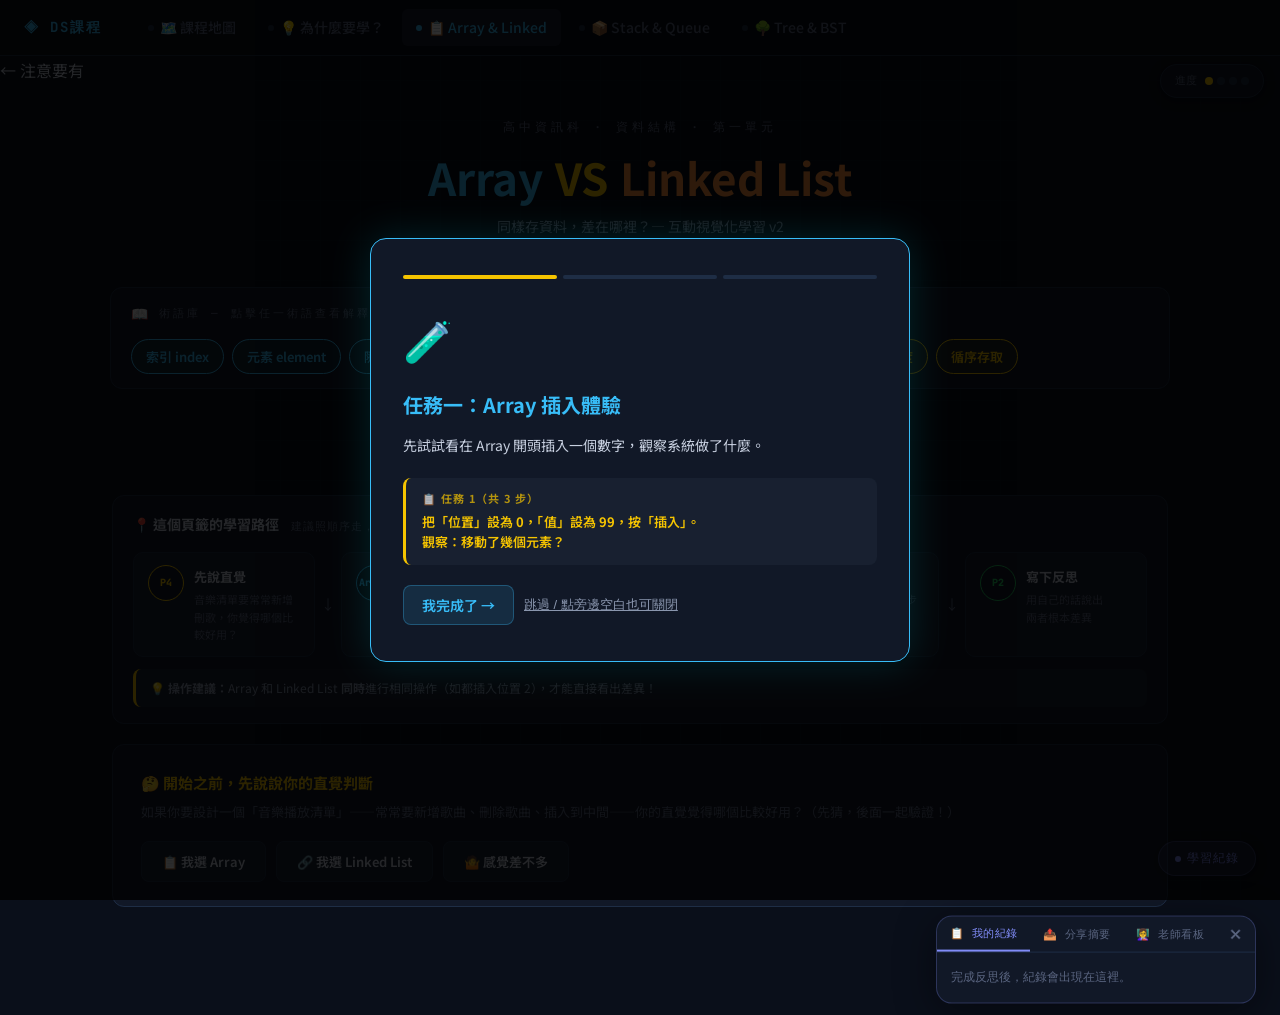
==== pages/array-linked.html @ 577d6a86 "Add reminder about closing script tag Append an inline developer note in pages/array-linked.html nex" ====
<!DOCTYPE html>
<html lang="zh-TW">
<head>
<meta charset="UTF-8">
<meta name="viewport" content="width=device-width, initial-scale=1.0">
<title>Array vs Linked List — DS課程</title>
<link rel="stylesheet" href="../shared/style.css">
<style>
  .arr-cell { width:56px;height:56px;border-radius:6px;border:2px solid var(--array-color);display:flex;flex-direction:column;align-items:center;justify-content:center;font-family:var(--font-mono);position:relative;transition:all 0.3s;background:rgba(0,229,255,0.07);cursor:default; }
  .arr-cell .val { font-size:18px;font-weight:700;color:var(--array-color); }
  .arr-cell .idx { font-size:9px;color:var(--text-dim);margin-top:2px; }
  .arr-cell.highlight { background:var(--array-glow);box-shadow:0 0 16px var(--array-color);animation:pulse-arr 0.6s ease; }
  .arr-cell.inserting { border-color:var(--green);background:rgba(57,255,130,0.15);box-shadow:0 0 16px var(--green); }
  .arr-cell.deleting  { border-color:var(--red);background:rgba(255,68,102,0.15);animation:shake 0.4s ease; }
  .arr-cell.shifting  { border-color:var(--yellow);background:rgba(255,214,0,0.1); }
  .arr-cell.empty-slot{ border-style:dashed;opacity:0.3;background:transparent; }
  .ll-container{display:flex;align-items:center;flex-wrap:wrap;gap:0;}
  .ll-node{display:flex;align-items:center;gap:0;}
  .node-box{display:flex;border-radius:8px;border:2px solid var(--linked-color);background:rgba(255,107,53,0.07);transition:all 0.3s;min-width:52px;}
  .node-data{width:48px;height:52px;display:flex;flex-direction:column;align-items:center;justify-content:center;font-family:var(--font-mono);border-right:1px solid var(--linked-color);}
  .node-data .val{font-size:17px;font-weight:700;color:var(--linked-color);}
  .node-ptr{display:none;}
  .arrow-connector{
    width:36px;height:3px;background:var(--linked-color);
    position:relative;flex-shrink:0;align-self:center;
    margin:0 2px;
  }
  .arrow-connector::after{
    content:'';position:absolute;right:-7px;top:-5px;
    border:6px solid transparent;
    border-left-color:var(--linked-color);
  }
  .null-end{font-family:var(--font-mono);font-size:12px;color:var(--text-dim);padding:0 8px;border:1px dashed var(--border);border-radius:4px;height:30px;display:flex;align-items:center;}
  .node-box.highlight{border-color:var(--array-color);box-shadow:0 0 16px var(--array-color);}
  .node-box.inserting{border-color:var(--green);box-shadow:0 0 16px var(--green);}
  .node-box.deleting{border-color:var(--red);box-shadow:0 0 16px var(--red);animation:shake 0.4s;}
  .dz-chip.arr-chip{background:var(--array-glow);color:var(--array-color);border:1px solid var(--array-color);}
  .dz-chip.lnk-chip{background:var(--linked-glow);color:var(--linked-color);border:1px solid var(--linked-color);}
  .page-title .vs{color:var(--yellow);margin:0 12px;}
  .page-title .arr{color:var(--array-color);}
  .page-title .lnk{color:var(--linked-color);}

  /* ── P3 鷹架理論 Onboarding ── Wood, Bruner & Ross (1976) */
  .onboard-overlay{position:fixed;inset:0;z-index:200;background:rgba(0,0,0,0.82);display:flex;align-items:center;justify-content:center;padding:20px;animation:slideIn 0.4s ease;}
  .onboard-box{background:var(--surface);border-radius:16px;border:1px solid var(--array-color);box-shadow:0 0 40px rgba(0,229,255,0.15);max-width:540px;width:100%;padding:36px 32px;}
  .onboard-step-indicator{display:flex;gap:6px;margin-bottom:24px;}
  .onboard-pip{height:4px;border-radius:2px;flex:1;background:var(--border);transition:background 0.3s;}
  .onboard-pip.done{background:var(--array-color);}
  .onboard-pip.active{background:var(--yellow);}
  .onboard-icon{font-size:40px;margin-bottom:12px;}
  .onboard-title{font-size:20px;font-weight:700;color:var(--array-color);margin-bottom:10px;}
  .onboard-body{font-size:14px;color:var(--text);line-height:1.8;margin-bottom:20px;}
  .onboard-task{background:var(--surface2);border-radius:8px;border-left:3px solid var(--yellow);padding:12px 16px;font-size:13px;color:var(--yellow);font-weight:600;margin-bottom:20px;line-height:1.6;}
  .onboard-task strong{display:block;font-size:11px;letter-spacing:1px;opacity:0.7;margin-bottom:4px;}
  .onboard-skip{font-size:12px;color:var(--text-dim);background:none;border:none;cursor:pointer;text-decoration:underline;}

  /* ── P1 有益困難 預測框 ── Bjork (1994) */
  .predict-box{background:var(--surface2);border-radius:8px;border:1px solid var(--yellow);padding:12px 16px;margin-bottom:12px;display:flex;align-items:center;gap:12px;flex-wrap:wrap;}
  .predict-label{font-size:12px;color:var(--yellow);font-weight:700;flex-shrink:0;}
  .predict-input{width:60px;padding:6px 10px;border-radius:6px;border:1px solid var(--yellow);background:var(--bg);color:var(--yellow);font-family:var(--font-mono);font-size:14px;font-weight:700;text-align:center;}
  .predict-input:focus{outline:none;box-shadow:0 0 8px rgba(255,214,0,0.4);}
  .predict-hint{font-size:11px;color:var(--text-dim);}
  .predict-result{margin-top:8px;font-size:12px;padding:6px 12px;border-radius:6px;font-family:var(--font-mono);display:none;}
  .predict-result.hit{background:rgba(57,255,130,0.1);color:var(--green);border:1px solid var(--green);}
  .predict-result.miss{background:rgba(255,68,102,0.1);color:#ff8099;border:1px solid var(--red);}

  /* ── P4 概念轉變理論 前概念提問 ── Posner et al. (1982) */
  .prior-banner{background:var(--surface);border-radius:12px;border:1px solid var(--border);padding:24px 28px;margin-bottom:28px;animation:slideIn 0.4s ease;}
  .prior-banner.hidden{display:none;}
  .prior-q{font-size:15px;font-weight:700;color:var(--yellow);margin-bottom:6px;}
  .prior-sub{font-size:13px;color:var(--text-dim);margin-bottom:18px;line-height:1.6;}
  .prior-choices{display:flex;gap:10px;flex-wrap:wrap;}
  .prior-btn{padding:10px 20px;border-radius:8px;border:1.5px solid var(--border);background:var(--surface2);color:var(--text);cursor:pointer;font-size:13px;font-weight:600;transition:all 0.2s;font-family:var(--font-ui);}
  .prior-btn:hover{border-color:var(--yellow);color:var(--yellow);}
  .prior-btn.chosen-array{border-color:var(--array-color);background:var(--array-glow);color:var(--array-color);}
  .prior-btn.chosen-linked{border-color:var(--linked-color);background:var(--linked-glow);color:var(--linked-color);}
  .prior-btn.chosen-same{border-color:var(--yellow);background:rgba(255,214,0,0.08);color:var(--yellow);}
  .prior-review{background:var(--surface2);border-radius:10px;border:1px solid var(--yellow);padding:18px 20px;margin-top:20px;animation:slideIn 0.4s ease;display:none;}
  .prior-review h4{color:var(--yellow);font-size:14px;margin-bottom:10px;}
  .prior-compare{display:grid;grid-template-columns:1fr 1fr;gap:12px;}
  @media(max-width:500px){.prior-compare{grid-template-columns:1fr;}}
  .prior-col{background:var(--surface);border-radius:8px;padding:12px 14px;}
  .prior-col-label{font-size:10px;letter-spacing:2px;color:var(--text-dim);font-family:var(--font-mono);margin-bottom:6px;}
  .prior-col-val{font-size:13px;font-weight:600;}

  /* ── P2 後設認知 反思問答框 ── Flavell (1979); Zimmerman (2002) */
  .reflect-box{margin-top:28px;background:var(--surface);border-radius:12px;border:1px solid var(--border);overflow:hidden;}
  .reflect-header{padding:14px 18px;background:var(--surface2);border-bottom:1px solid var(--border);display:flex;align-items:center;gap:8px;}
  .reflect-header-icon{font-size:16px;}
  .reflect-header-text{font-size:13px;font-weight:700;color:var(--text-dim);letter-spacing:1px;}
  .reflect-header-badge{font-family:var(--font-mono);font-size:10px;padding:2px 8px;border-radius:10px;background:rgba(255,214,0,0.1);color:var(--yellow);border:1px solid rgba(255,214,0,0.3);}
  .reflect-body{padding:18px;}
  .reflect-q{font-size:14px;color:var(--text);margin-bottom:12px;line-height:1.7;font-weight:600;}
  .reflect-textarea{width:100%;min-height:72px;padding:10px 14px;border-radius:8px;border:1px solid var(--border);background:var(--surface2);color:var(--text);font-family:var(--font-ui);font-size:13px;line-height:1.6;resize:vertical;transition:border-color 0.2s;}
  .reflect-textarea:focus{outline:none;border-color:var(--yellow);}
  .reflect-submit{margin-top:10px;padding:8px 20px;border-radius:6px;border:1px solid var(--yellow);background:rgba(255,214,0,0.08);color:var(--yellow);cursor:pointer;font-size:13px;font-weight:600;font-family:var(--font-ui);transition:all 0.2s;}
  .reflect-submit:hover{background:rgba(255,214,0,0.18);}
  .reflect-answer{margin-top:14px;background:var(--surface2);border-radius:8px;border-left:3px solid var(--green);padding:12px 16px;display:none;animation:slideIn 0.3s ease;}
  .reflect-answer-label{font-size:10px;letter-spacing:2px;color:var(--green);font-family:var(--font-mono);margin-bottom:6px;}
  .reflect-answer-text{font-size:13px;color:var(--text);line-height:1.7;}
  .reflect-self-rate{margin-top:14px;display:none;animation:slideIn 0.3s ease;}
  .reflect-rate-label{font-size:12px;color:var(--text-dim);margin-bottom:8px;}
  .rate-btns{display:flex;gap:8px;}
  .rate-btn{flex:1;padding:8px 4px;border-radius:6px;border:1px solid var(--border);background:var(--surface2);color:var(--text-dim);cursor:pointer;font-size:12px;font-family:var(--font-ui);transition:all 0.2s;text-align:center;}
  .rate-btn:hover{border-color:var(--yellow);color:var(--yellow);}
  .rate-btn.selected{font-weight:700;}
  .rate-btn[data-r="1"].selected{border-color:var(--red);background:rgba(255,68,102,0.1);color:#ff8099;}
  .rate-btn[data-r="2"].selected{border-color:var(--yellow);background:rgba(255,214,0,0.1);color:var(--yellow);}
  .rate-btn[data-r="3"].selected{border-color:var(--green);background:rgba(57,255,130,0.1);color:var(--green);}
  .reflect-done-msg{margin-top:10px;font-size:12px;color:var(--green);display:none;font-family:var(--font-mono);}

  /* ── 進度追蹤膠囊 ── Deci & Ryan (2000) 能力感 */
  .progress-pill{position:fixed;top:64px;right:16px;z-index:50;background:var(--surface);border:1px solid var(--border);border-radius:20px;padding:6px 14px;display:flex;align-items:center;gap:8px;font-size:11px;color:var(--text-dim);font-family:var(--font-mono);box-shadow:0 2px 12px rgba(0,0,0,0.3);}
  .pill-dots{display:flex;gap:4px;}
  .pill-dot{width:8px;height:8px;border-radius:50%;background:var(--border);transition:background 0.4s;}
  .pill-dot.done{background:var(--green);box-shadow:0 0 6px var(--green);}
  .pill-dot.active{background:var(--yellow);}

  /* ════════════════════════════════════════
     Word Bank 術語庫
     ════════════════════════════════════════ */
  .wordbank-bar {
    background: var(--surface); border-radius: 12px;
    border: 1px solid var(--border); padding: 14px 20px;
    margin-bottom: 28px;
  }
  .wordbank-title {
    font-size: 11px; letter-spacing: 3px; color: var(--text-dim);
    font-family: var(--font-mono); text-transform: uppercase;
    margin-bottom: 12px; display: flex; align-items: center; gap: 8px;
  }
  .wordbank-title::before { content: '📖'; font-size: 14px; }
  .wordbank-chips { display: flex; gap: 8px; flex-wrap: wrap; }
  .wb-chip {
    padding: 5px 14px; border-radius: 20px; cursor: pointer;
    font-size: 13px; font-weight: 600; font-family: var(--font-ui);
    border: 1.5px solid; transition: all 0.2s;
    user-select: none;
  }
  .wb-chip.arr-term  { color: var(--array-color);  border-color: var(--array-color);  background: rgba(0,229,255,0.06); }
  .wb-chip.lnk-term  { color: var(--linked-color); border-color: var(--linked-color); background: rgba(255,107,53,0.06); }
  .wb-chip.gen-term  { color: var(--yellow);        border-color: var(--yellow);        background: rgba(255,214,0,0.06); }
  .wb-chip:hover, .wb-chip.open { filter: brightness(1.2); transform: translateY(-1px); }
  .wb-popup {
    position: fixed; z-index: 300;
    background: var(--surface); border-radius: 12px;
    border: 1.5px solid var(--border);
    box-shadow: 0 8px 40px rgba(0,0,0,0.5);
    padding: 20px 22px; max-width: 360px; width: 92%;
    max-height: 80vh;          /* 最高 80% 螢幕高度 */
    overflow-y: auto;          /* 超出時可捲動 */
    animation: slideIn 0.22s ease;
  }
  .wb-popup-term {
    font-size: 16px; font-weight: 700; margin-bottom: 6px;
  }
  .wb-popup-en {
    font-size: 11px; font-family: var(--font-mono);
    color: var(--text-dim); letter-spacing: 1px; margin-bottom: 10px;
  }
  .wb-popup-def {
    font-size: 13px; color: var(--text); line-height: 1.75; margin-bottom: 10px;
  }
  .wb-popup-ex {
    font-size: 12px; color: var(--text-dim); font-family: var(--font-mono);
    background: var(--surface2); border-radius: 6px;
    padding: 8px 12px; border-left: 3px solid currentColor;
    line-height: 1.6;
  }
  .wb-popup-close {
    position: absolute; top: 12px; right: 14px;
    background: none; border: none; cursor: pointer;
    font-size: 16px; color: var(--text-dim); line-height: 1;
  }
  .wb-backdrop {
    position: fixed; inset: 0; z-index: 299; background: transparent;
  }

  /* ════════════════════════════════════════
     Array 動畫強化
     ════════════════════════════════════════ */
  .arr-viz-wrap { position: relative; min-height: 90px; }
  /* 插入時新格子從上方滑入 */
  @keyframes cellSlideDown {
    from { opacity: 0; transform: translateY(-24px) scale(0.9); }
    to   { opacity: 1; transform: translateY(0) scale(1); }
  }
  .arr-cell.new-insert { animation: cellSlideDown 0.4s cubic-bezier(0.34,1.56,0.64,1) forwards; }
  /* 搬移中：橘黃色滑動 */
  @keyframes shiftRight {
    0%   { transform: translateX(0); }
    40%  { transform: translateX(8px); }
    100% { transform: translateX(0); }
  }
  .arr-cell.shifting { animation: shiftRight 0.45s ease; border-color: var(--yellow); background: rgba(255,214,0,0.10); }
  /* 被刪除：縮小消失 */
  @keyframes cellDelete {
    0%   { opacity: 1; transform: scale(1); }
    40%  { opacity: 1; transform: scale(1.08); }
    100% { opacity: 0; transform: scale(0.6); }
  }
  .arr-cell.deleting { animation: cellDelete 0.4s ease forwards; }
  /* 搬移左移 */
  @keyframes shiftLeft {
    0%   { transform: translateX(0); }
    40%  { transform: translateX(-8px); }
    100% { transform: translateX(0); }
  }
  .arr-cell.shift-left { animation: shiftLeft 0.4s ease; }

  /* ════════════════════════════════════════
     Linked List 動畫強化
     ════════════════════════════════════════ */
  /* 指標動畫：箭頭閃動 */
  @keyframes ptrFlash {
    0%,100% { opacity: 1; }
    50%     { opacity: 0.2; }
  }
  .node-box.ptr-breaking { border-color: var(--red); animation: ptrFlash 0.4s 2; }
  .node-box.ptr-linking  { border-color: var(--green); box-shadow: 0 0 16px var(--green); }
  /* 新節點從上方落入 */
  @keyframes nodeDropIn {
    from { opacity: 0; transform: translateY(-20px) scale(0.85); }
    to   { opacity: 1; transform: translateY(0) scale(1); }
  }
  .node-box.node-new { animation: nodeDropIn 0.45s cubic-bezier(0.34,1.56,0.64,1); }
  /* 刪除節點：變紅後飛走 */
  @keyframes nodeFlyOut {
    0%   { opacity: 1; transform: translateY(0); }
    30%  { opacity: 1; transform: translateY(-10px); }
    100% { opacity: 0; transform: translateY(-30px) scale(0.7); }
  }
  .node-box.node-delete { animation: nodeFlyOut 0.45s ease forwards; }
  /* 指標重接閃光 */
  .arrow-connector.ptr-new {
    background: var(--green);
    animation: ptrFlash 0.3s 3 ease;
  }

  /* ── 動畫步驟說明文字 ── */
  .anim-step-label {
    font-size: 12px; font-family: var(--font-mono);
    color: var(--yellow); background: rgba(255,214,0,0.08);
    border: 1px solid rgba(255,214,0,0.25); border-radius: 6px;
    padding: 5px 12px; margin-bottom: 10px;
    min-height: 28px; display: flex; align-items: center; gap: 6px;
    transition: all 0.3s;
  }
  .anim-step-label.green { color: var(--green); background: rgba(57,255,130,0.08); border-color: rgba(57,255,130,0.25); }
  .anim-step-label.red   { color: var(--red);   background: rgba(255,68,102,0.08); border-color: rgba(255,68,102,0.25); }

  /* ── 功能區塊標號 (A/B/C/D) ── */
  .section-badge {
    display: inline-flex; align-items: center; justify-content: center;
    width: 26px; height: 26px; border-radius: 50%;
    font-size: 13px; font-weight: 800; font-family: var(--font-mono);
    background: var(--surface2); border: 1.5px solid currentColor;
    flex-shrink: 0; line-height: 1;
  }
  .section-badge.arr  { color: var(--array-color); border-color: var(--array-color); }
  .section-badge.lnk  { color: var(--linked-color); border-color: var(--linked-color); }
  .section-badge.gold { color: var(--yellow); border-color: var(--yellow); }
  .section-badge.gen  { color: var(--text-dim); border-color: var(--border); }
  .section-label {
    display: flex; align-items: center; gap: 8px;
    font-size: 13px; font-weight: 700; margin-bottom: 10px;
    color: var(--text);
  }
  /* ── LL 節點序號 ── */
  .ll-node .node-order {
    font-size: 9px; color: var(--text-dim); text-align: center;
    font-family: var(--font-mono); margin-top: 2px; letter-spacing: 0.5px;
  }
  /* ── LL 走訪提示 ── */
  .ll-traverse-note {
    background: rgba(255,107,53,0.07); border: 1px solid rgba(255,107,53,0.25);
    border-radius: 8px; padding: 10px 14px; margin-bottom: 12px;
    font-size: 12px; color: var(--text-dim); line-height: 1.6;
  }
  .ll-traverse-note strong { color: var(--linked-color); }
  .ll-traverse-note .note-q { color: var(--yellow); font-weight: 700; }
  /* ── 版面：Tab 內容最大寬度 + 左右 padding ── */
  .panel { padding: 0 2px; }

  /* ── LL 插入/刪除進階動畫 ── */
  @keyframes arrowGrow {
    from { width: 0; opacity: 0; }
    to   { width: 36px; opacity: 1; }
  }
  @keyframes arrowFade {
    from { opacity: 1; }
    to   { opacity: 0; width: 0; }
  }
  @keyframes nodeSlideIn {
    from { opacity: 0; transform: translateY(-28px) scale(0.8); }
    to   { opacity: 1; transform: translateY(0) scale(1); }
  }
  @keyframes nodeFadeUp {
    from { opacity: 1; transform: translateY(0); }
    to   { opacity: 0; transform: translateY(-28px) scale(0.7); }
  }
  .arrow-connector.anim-grow {
    animation: arrowGrow 0.4s cubic-bezier(0.34,1.56,0.64,1) forwards;
  }
  .arrow-connector.anim-fade {
    animation: arrowFade 0.3s ease forwards;
  }
  .node-box.anim-slide-in {
    animation: nodeSlideIn 0.45s cubic-bezier(0.34,1.56,0.64,1) forwards;
  }
  .node-box.anim-fade-up {
    animation: nodeFadeUp 0.4s ease forwards;
  }
  /* 插入時新節點的綠色邊框 */
  .node-box.new-node {
    border-color: var(--green) !important;
    box-shadow: 0 0 18px var(--green);
  }
  /* 箭頭顏色 override */
  .arrow-connector.ptr-red {
    background: var(--red);
  }
  .arrow-connector.ptr-red::after {
    border-left-color: var(--red);
  }
  .arrow-connector.ptr-green {
    background: var(--green);
  }
  .arrow-connector.ptr-green::after {
    border-left-color: var(--green);
  }
  /* 走訪動畫 — 節點高亮時箭頭也亮 */
  .ll-node.traversing .arrow-connector {
    background: var(--array-color);
  }
  .ll-node.traversing .arrow-connector::after {
    border-left-color: var(--array-color);
  }
</style>
<!-- ══════════════════════════════════════════════
  CSS：把這段貼到 array-linked.html 的 <style> 區塊末尾（</style> 前面）
══════════════════════════════════════════════ -->
<style id="PASTE-INTO-STYLE-TAG">
/* ── 學習路徑地圖 ── */
.learn-path {
  background: var(--surface);
  border: 1px solid var(--border);
  border-radius: 12px;
  padding: 16px 20px;
  margin-bottom: 20px;
}
.lp-header {
  display: flex; align-items: baseline; gap: 12px;
  margin-bottom: 14px; flex-wrap: wrap;
}
.lp-title { font-size: 14px; font-weight: 700; color: var(--text); }
.lp-hint  { font-size: 11px; color: var(--text-dim); font-family: var(--font-mono); letter-spacing: 1px; }
 
.lp-steps {
  display: flex;
  align-items: stretch;
  gap: 0;
  flex-wrap: wrap;
}
.lp-step {
  display: flex; align-items: flex-start; gap: 10px;
  background: var(--surface2); border: 1px solid var(--border);
  border-radius: 10px; padding: 12px 14px;
  flex: 1; min-width: 120px;
}
.lp-num {
  width: 36px; height: 36px; border-radius: 50%;
  display: flex; align-items: center; justify-content: center;
  font-size: 10px; font-weight: 900; font-family: var(--font-mono);
  flex-shrink: 0; border: 1.5px solid currentColor;
  background: var(--surface); text-align: center; line-height: 1.2;
}
.lp-body { flex: 1; }
.lp-title-s { font-size: 13px; font-weight: 700; color: var(--text); margin-bottom: 3px; }
.lp-desc    { font-size: 11px; color: var(--text-dim); line-height: 1.6; }
.lp-arrow {
  display: flex; align-items: center; justify-content: center;
  color: var(--text-dim); font-size: 14px; flex-shrink: 0;
  padding: 0 6px; align-self: center;
}
@media(max-width:680px){
  .lp-steps { flex-direction: column; }
  .lp-arrow { padding: 2px 0; }
}
.lp-tip {
  margin-top: 12px; padding: 9px 14px;
  background: var(--surface2); border-radius: 8px;
  border-left: 3px solid var(--yellow);
  font-size: 12px; color: var(--text-mid); line-height: 1.7;
}
</style>
<link rel="icon" type="image/png" sizes="32x32" href="/ds-algo/favicon_512.png">
<link rel="icon" type="image/x-icon" href="/ds-algo/favicon.ico">
<link rel="apple-touch-icon" sizes="180x180" href="/ds-algo/favicon_512.png">
<script src="../shared/analytics.js"></script>  ← 注意要有 </script>
</head>
<body>

<!-- ════════════════════════════════════════════════
  P3 鷹架理論 Onboarding — Wood, Bruner & Ross (1976)
  v1差異：v1 無引導，學生直接面對空白操作區
  v2改動：首次進入顯示 3 步驟任務引導，完成後解鎖自由模式
  理論依據：I Do → We Do → You Do 漸進釋放責任模型
════════════════════════════════════════════════ -->
<div class="onboard-overlay" id="onboard-overlay">
  <div class="onboard-box">
    <div class="onboard-step-indicator" id="onboard-pips"></div>
    <div class="onboard-icon" id="ob-icon">🎬</div>
    <div class="onboard-title" id="ob-title">歡迎來到 Array vs Linked List</div>
    <div class="onboard-body" id="ob-body">這個單元你將學習兩種儲存資料的方式。先完成 3 個小任務，幫你建立基礎感覺！</div>
    <div class="onboard-task" id="ob-task"></div>
    <div style="display:flex;gap:10px;align-items:center;">
      <button class="btn btn-arr" id="ob-next-btn" onclick="onboardNext()">我完成了 →</button>
      <button class="onboard-skip" onclick="onboardSkip()">跳過引導，直接開始</button>
    </div>
  </div>
</div>

<!-- 進度追蹤膠囊（右上角固定） -->
<div class="progress-pill">
  <span>進度</span>
  <div class="pill-dots">
    <div class="pill-dot active" id="pd-0" title="互動操作"></div>
    <div class="pill-dot" id="pd-1" title="效能比較"></div>
    <div class="pill-dot" id="pd-2" title="記憶體示意"></div>
    <div class="pill-dot" id="pd-3" title="連連看挑戰"></div>
  </div>
</div>

<div class="wrapper">
  <header class="page-header">
    <div class="page-subtitle">高中資訊科 · 資料結構 · 第一單元</div>
    <h1 class="page-title"><span class="arr">Array</span><span class="vs">VS</span><span class="lnk">Linked List</span></h1>
    <p class="page-tagline">同樣存資料，差在哪裡？— 互動視覺化學習 v2</p>
  </header>


  <!-- ════════════════════════════════════════
       Word Bank 術語庫
       先備知識激活 Ausubel (1968)：把新術語掛在已知概念上
       點擊術語卡片即可展開中文解釋 + 例子
  ════════════════════════════════════════ -->
  <div class="wordbank-bar" id="wordbank-bar">
    <div class="wordbank-title">術語庫 — 點擊任一術語查看解釋</div>
    <div class="wordbank-chips">
      <span class="wb-chip arr-term" onclick="showWB(this,'index')">索引 index</span>
      <span class="wb-chip arr-term" onclick="showWB(this,'element')">元素 element</span>
      <span class="wb-chip arr-term" onclick="showWB(this,'random-access')">隨機存取</span>
      <span class="wb-chip lnk-term" onclick="showWB(this,'node')">節點 node</span>
      <span class="wb-chip lnk-term" onclick="showWB(this,'pointer')">指標 pointer</span>
      <span class="wb-chip lnk-term" onclick="showWB(this,'head')">頭節點 head</span>
      <span class="wb-chip lnk-term" onclick="showWB(this,'null')">NULL</span>
      <span class="wb-chip gen-term" onclick="showWB(this,'complexity')">時間複雜度</span>
      <span class="wb-chip gen-term" onclick="showWB(this,'sequential')">循序存取</span>
    </div>
  </div>

  <div class="tabs">
    <button class="tab active" onclick="switchTab(this,'playground')">① 互動操作</button>
    <button class="tab"        onclick="switchTab(this,'compare')">② 效能比較</button>
    <button class="tab"        onclick="switchTab(this,'memory')">③ 記憶體示意</button>
    <button class="tab"        onclick="switchTab(this,'usecase')">④ 連連看挑戰</button>
  </div>

  <!-- TAB 1 互動操作 -->
  <div id="tab-playground" class="panel active">
    <!-- ── 簡短導覽 ── 
    <div style="display:flex;gap:16px;flex-wrap:wrap;margin-bottom:18px;padding:10px 14px;background:var(--surface2);border-radius:10px;font-size:12px;color:var(--text-dim);line-height:1.8;">
      <span><span class="section-badge arr" style="font-size:10px;width:20px;height:20px;display:inline-flex;align-items:center;justify-content:center;border-radius:50%;font-weight:800;">A</span> Array 操作區</span>
      <span><span class="section-badge lnk" style="font-size:10px;width:20px;height:20px;display:inline-flex;align-items:center;justify-content:center;border-radius:50%;font-weight:800;">B</span> Linked List 操作區</span>
      <span><span class="section-badge arr" style="font-size:10px;width:20px;height:20px;display:inline-flex;align-items:center;justify-content:center;border-radius:50%;font-weight:800;">C</span> Array 預測框</span>
      <span><span class="section-badge lnk" style="font-size:10px;width:20px;height:20px;display:inline-flex;align-items:center;justify-content:center;border-radius:50%;font-weight:800;">D</span> LL 預測框</span>
      <span style="margin-left:auto;color:var(--text-dim)">頁籤：① 互動  ② 效能  ③ 記憶體  ④ 連連看</span>
    </div>-->
     
    <div class="learn-path">
      <div class="lp-header">
        <span class="lp-title">📍 這個頁籤的學習路徑</span>
        <span class="lp-hint">建議照順序走，效果最好</span>
      </div>
      <div class="lp-steps">
    
        <div class="lp-step">
          <div class="lp-num" style="color:var(--yellow);border-color:var(--yellow)">P4</div>
          <div class="lp-body">
            <div class="lp-title-s">先說直覺</div>
            <div class="lp-desc">音樂清單要常常新增刪歌，你覺得哪個比較好用？</div>
          </div>
        </div>
    
        <div class="lp-arrow">↓</div>
    
        <div class="lp-step">
          <div class="lp-num" style="color:var(--array-color);border-color:var(--array-color)">Array</div>
          <div class="lp-body">
            <div class="lp-title-s">操作 Array</div>
            <div class="lp-desc">試試插入、刪除、存取<br>觀察元素如何搬移</div>
          </div>
        </div>
    
        <div class="lp-arrow">↓</div>
    
        <div class="lp-step">
          <div class="lp-num" style="color:var(--linked-color);border-color:var(--linked-color)">LL</div>
          <div class="lp-body">
            <div class="lp-title-s">操作 Linked List</div>
            <div class="lp-desc">同樣的操作，觀察指標如何改變</div>
          </div>
        </div>
    
        <div class="lp-arrow">↓</div>
    
        <div class="lp-step">
          <div class="lp-num" style="color:var(--yellow);border-color:var(--yellow)">🔮</div>
          <div class="lp-body">
            <div class="lp-title-s">預測再驗證</div>
            <div class="lp-desc">操作前先猜移動幾步<br>猜錯最有印象！</div>
          </div>
        </div>
    
        <div class="lp-arrow">↓</div>
    
        <div class="lp-step">
          <div class="lp-num" style="color:var(--green);border-color:var(--green)">P2</div>
          <div class="lp-body">
            <div class="lp-title-s">寫下反思</div>
            <div class="lp-desc">用自己的話說出<br>兩者根本差異</div>
          </div>
        </div>
    
      </div><!-- /lp-steps -->
      <div class="lp-tip">
        💡 <strong>操作建議：</strong>Array 和 Linked List <strong>同時</strong>進行相同操作（如都插入位置 2），才能直接看出差異！
      </div>
    </div>

    <!-- ════════════════════════════
      P4 概念轉變理論 前概念提問
      Posner, Strike, Hewson & Gertzog (1982)
      v1差異：v1 直接展示故事框
      v2改動：先問學生立場，激活前概念，產生認知投入
      效果：讓學生帶著「我的預測是否正確」的動機學習
    ════════════════════════════ -->
    <div class="prior-banner" id="prior-banner">
      <div class="prior-q">🤔 開始之前，先說說你的直覺判斷</div>
      <div class="prior-sub">如果你要設計一個「音樂播放清單」——常常要新增歌曲、刪除歌曲、插入到中間——你的直覺覺得哪個比較好用？（先猜，後面一起驗證！）</div>
      <div class="prior-choices">
        <button class="prior-btn" onclick="setPrior('array',this)">📋 我選 Array</button>
        <button class="prior-btn" onclick="setPrior('linked',this)">🔗 我選 Linked List</button>
        <button class="prior-btn" onclick="setPrior('same',this)">🤷 感覺差不多</button>
      </div>
    </div>

    <div class="story-box" id="main-story" style="display:none">
      <span class="q">🎬 電影院 vs 尋寶遊戲</span>
      <b>Array</b> 像電影院的座位——位子連續排列、每格有編號，想找第5個直接去 index 4。<br>
      <b>Linked List</b> 像尋寶遊戲——每張紙條告訴你「下一個在哪裡」，必須一張一張找。
    </div>

    <div id="playground-content" style="display:none">
      <div class="side-by-side">
        <div class="card">
          <div class="card-header"><div class="dot arr-dot"></div><h3 class="arr">Array（陣列）</h3></div>
          <div class="card-body">
            <div class="analogy arr"><strong>🎬 電影院座位比喻</strong>連續的座位，要加人進中間得叫大家都往後移一格。</div>
            <div class="viz" id="arr-viz"></div>
            <!-- ════════════════════════
              P1 有益困難 預測框
              Bjork (1994) 產生效應 Generation Effect
              v1差異：v1 直接按插入看結果
              v2改動：操作前填入猜測，操作後顯示對比
              效果：預測錯誤產生「驚訝感」，是最強記憶錨點
            ════════════════════════ -->
            <div class="predict-box">
              <span class="section-badge arr" style="font-size:11px;width:22px;height:22px;" title="功能 C">C</span>
              <span class="predict-label">🔮 預測</span>
              <input class="predict-input" type="number" id="arr-predict" min="0" max="8" placeholder="?">
              <span class="predict-hint" id="arr-predict-hint">插入時需要移動幾個元素？（先猜再按插入）</span>
            </div>
            <div class="predict-result" id="arr-predict-result"></div>
            <div class="controls">
              <span class="pos-label">位置</span><input type="number" id="arr-pos" value="0" min="0" max="7" style="width:55px">
              <span id="arr-val-wrap"><span class="pos-label">值</span><input type="number" id="arr-val" value="5" min="0" max="99" style="width:55px"></span>
              <button class="btn btn-arr" onclick="arrInsert()" onmouseenter="setArrMode('insert')" onfocus="setArrMode('insert')">插入</button>
              <button class="btn btn-del" onclick="arrDelete()" onmouseenter="setArrMode('delete')" onfocus="setArrMode('delete')">刪除</button>
              <button class="btn btn-neutral" onclick="arrAccess()" onmouseenter="setArrMode('access')" onfocus="setArrMode('access')">存取</button>
              <button class="btn btn-neutral" onclick="resetArr()">重置</button>
            </div>
            <div class="anim-step-label" id="arr-step">等待你的操作...</div>
            <div class="log" id="arr-log">等待操作...</div>
          </div>
        </div>

        <div class="card">
          <div class="card-header"><span class="section-badge lnk" title="操作區 B">B</span><h3 class="lnk" style="margin:0">Linked List（鏈結串列）</h3></div>
          <div class="card-body">
            <div class="analogy lnk"><strong>🗺️ 尋寶遊戲比喻</strong>每個節點帶著「下一個在哪」，插入新節點只要改指標，不用搬別人。</div>
            <div class="ll-traverse-note">
              <span class="note-q">❓ LL 也有「第幾個」的概念嗎？</span><br>
              有的，但 LL <strong>沒有捷徑（沒有 index 公式）</strong>。<br>
              要找第 n 個節點，必須從 head 走 n 步（O(n)）。<br>
              所以 LL 的「插入/刪除」實際上是：<strong>先走 O(n) 找位置，再花 O(1) 改指標</strong>。<br>
              LL 的優勢是「改指標那一步不需要搬移其他節點」，Array 則是每個元素都要搬。
            </div>
            <div class="viz" id="ll-viz"></div>
            <!-- P1 有益困難 — LL 預測步驟數 -->
            <div class="predict-box">
              <span class="section-badge lnk" style="font-size:11px;width:22px;height:22px;" title="功能 D">D</span>
              <span class="predict-label">🔮 預測</span>
              <input class="predict-input" type="number" id="ll-predict" min="0" max="8" placeholder="?">
              <span class="predict-hint" id="ll-predict-hint">插入時需要走幾步找到位置？（先猜再按插入）</span>
            </div>
            <div class="predict-result" id="ll-predict-result"></div>
            <div class="controls">
              <span class="pos-label">位置</span><input type="number" id="ll-pos" value="0" min="0" max="7" style="width:55px">
              <span id="ll-val-wrap"><span class="pos-label">值</span><input type="number" id="ll-val" value="5" min="0" max="99" style="width:55px"></span>
              <button class="btn btn-lnk" onclick="llInsert()" onmouseenter="setLLMode('insert')" onfocus="setLLMode('insert')">插入</button>
              <button class="btn btn-del" onclick="llDelete()" onmouseenter="setLLMode('delete')" onfocus="setLLMode('delete')">刪除</button>
              <button class="btn btn-neutral" onclick="llAccess()" onmouseenter="setLLMode('access')" onfocus="setLLMode('access')">存取</button>
              <button class="btn btn-neutral" onclick="resetLL()">重置</button>
            </div>
            <div class="anim-step-label" id="ll-step">等待你的操作...</div>
            <div class="log" id="ll-log">等待操作...</div>
          </div>
        </div>
      </div>

      <!-- ════════════════════════
        P2 後設認知 反思問答 Tab1
        Flavell (1979); Zimmerman (2002)
        v1差異：v1 操作完即結束，無引導學生自省
        v2改動：每個Tab底部加反思問題→參考答案→自評量表
        效果：主動提取練習（Retrieval Practice），強化長期記憶
      ════════════════════════ -->
      <div class="reflect-box">
        <div class="reflect-header">
          <span class="reflect-header-icon">💭</span>
          <span class="reflect-header-text">反思一下</span>
          <span class="reflect-header-badge">後設認知練習</span>
        </div>
        <div class="reflect-body">
          <div class="reflect-q">操作完之後，試著用自己的話回答：<br>Array 和 Linked List 在「插入」這件事上，根本差異是什麼？</div>
          <textarea class="reflect-textarea" id="reflect-playground" placeholder="例如：Array 需要移動後面所有元素..."></textarea>
          <button class="reflect-submit" onclick="showReflectAnswer('playground')">送出，看參考答案</button>
          <div class="reflect-answer" id="reflect-answer-playground">
            <div class="reflect-answer-label">REFERENCE ANSWER</div>
            <div class="reflect-answer-text"><b>Array</b>：必須把後面所有元素物理搬移一格，時間複雜度 O(n)。<br><b>Linked List</b>：只修改前後兩個節點的指標，本身 O(1)；但需先從 head 走到位置，O(n)。<br><b>根本差異</b>：Array 慢在「搬移資料」；Linked List 慢在「尋找位置」，兩者慢的原因不同。</div>
          </div>
          <div class="reflect-self-rate" id="reflect-rate-playground">
            <div class="reflect-rate-label">你覺得自己理解了多少？</div>
            <div class="rate-btns">
              <button class="rate-btn" data-r="1" onclick="setRate('playground',1)">😵 還不太懂</button>
              <button class="rate-btn" data-r="2" onclick="setRate('playground',2)">🤔 大概理解</button>
              <button class="rate-btn" data-r="3" onclick="setRate('playground',3)">💡 完全清楚</button>
            </div>
            <div class="reflect-done-msg" id="reflect-done-playground"></div>
          </div>
        </div>
      </div>
    </div>
  </div>

  <!-- TAB 2 效能比較 -->
  <div id="tab-compare" class="panel">
    <div class="section-title">時間複雜度一覽</div>
    <div class="complexity">
      <table>
        <thead><tr><th>操作</th><th class="arr-h">Array</th><th class="lnk-h">Linked List</th><th>誰快？</th></tr></thead>
        <tbody>
          <tr><td class="op">隨機存取（第 i 個）</td><td class="good">O(1)</td><td class="bad">O(n)</td><td>🏆 <span class="badge arr">Array</span></td></tr>
          <tr><td class="op">開頭插入</td><td class="bad">O(n) 全部後移</td><td class="good">O(1)</td><td>🏆 <span class="badge lnk">Linked List</span></td></tr>
          <tr><td class="op">中間插入</td><td class="bad">O(n)</td><td class="ok">O(n)+O(1)</td><td>🤝 差不多</td></tr>
          <tr><td class="op">尾端插入</td><td class="good">O(1)*</td><td class="ok">O(n)或O(1)**</td><td>⚡ Array 略勝</td></tr>
          <tr><td class="op">搜尋特定值</td><td class="ok">O(n)</td><td class="ok">O(n)</td><td>🤝 一樣</td></tr>
          <tr><td class="op">記憶體用量</td><td class="good">緊湊</td><td class="bad">多出指標</td><td>🏆 <span class="badge arr">Array</span></td></tr>
        </tbody>
      </table>
    </div>
    <p style="font-size:11px;color:var(--text-dim);margin-bottom:24px;font-family:var(--font-mono)">* 未超出容量　** 若有 tail pointer</p>
    <div class="compare-bar">
      <h3>選一個操作，看兩者速度差異（n=100）</h3>
      <div class="op-select">
        <button class="op-btn active" onclick="setOp(this,'access')">隨機存取</button>
        <button class="op-btn" onclick="setOp(this,'front-insert')">開頭插入</button>
        <button class="op-btn" onclick="setOp(this,'search')">搜尋</button>
        <button class="op-btn" onclick="setOp(this,'back-insert')">尾端插入</button>
      </div>
      <div class="speed-bars">
        <div class="speed-item"><label class="arr">Array 耗時</label><div class="bar-track"><div class="bar-fill arr" id="bar-arr" style="width:10%">O(1)</div></div></div>
        <div class="speed-item"><label class="lnk">Linked List 耗時</label><div class="bar-track"><div class="bar-fill lnk" id="bar-ll" style="width:90%">O(n)</div></div></div>
      </div>
      <div class="compare-note" id="compare-note">📍 <b>隨機存取</b>：Array 直接計算記憶體位址，一步到位。Linked List 要從 head 走 n 步。</div>
    </div>
    <!-- P2 後設認知 Tab2 -->
    <div class="reflect-box">
      <div class="reflect-header"><span class="reflect-header-icon">💭</span><span class="reflect-header-text">反思一下</span><span class="reflect-header-badge">後設認知練習</span></div>
      <div class="reflect-body">
        <div class="reflect-q">看完效能比較，用一句話總結：什麼情況選 Array，什麼情況選 Linked List？</div>
        <textarea class="reflect-textarea" id="reflect-compare" placeholder="例如：當我需要頻繁讀取特定位置時，選..."></textarea>
        <button class="reflect-submit" onclick="showReflectAnswer('compare')">送出，看參考答案</button>
        <div class="reflect-answer" id="reflect-answer-compare">
          <div class="reflect-answer-label">REFERENCE ANSWER</div>
          <div class="reflect-answer-text">選 <b>Array</b>：頻繁隨機存取、資料量已知、希望省記憶體。<br>選 <b>Linked List</b>：頻繁插入/刪除、資料量動態變化。<br>口訣：「<b>讀多選 Array，改多選 Linked List。</b>」</div>
        </div>
        <div class="reflect-self-rate" id="reflect-rate-compare">
          <div class="reflect-rate-label">你覺得自己理解了多少？</div>
          <div class="rate-btns">
            <button class="rate-btn" data-r="1" onclick="setRate('compare',1)">😵 還不太懂</button>
            <button class="rate-btn" data-r="2" onclick="setRate('compare',2)">🤔 大概理解</button>
            <button class="rate-btn" data-r="3" onclick="setRate('compare',3)">💡 完全清楚</button>
          </div>
          <div class="reflect-done-msg" id="reflect-done-compare"></div>
        </div>
      </div>
    </div>
  </div>

  <!-- TAB 3 記憶體示意 -->
  <div id="tab-memory" class="panel">
    <div class="story-box"><span class="q">💡 記憶體到底長什麼樣？</span><b>Array</b> 的資料住在「連棟公寓」——地址是連續的，CPU 找起來超快。<br><b>Linked List</b> 的資料可能住在城市各地——每棟還要貼一張「下一棟在哪」的紙條。</div>
    <div class="side-by-side">
      <div class="card">
        <div class="card-header"><div class="dot arr-dot"></div><h3 class="arr">Array 記憶體配置</h3></div>
        <div class="card-body">
          <p style="font-size:12px;color:var(--text-dim);margin-bottom:12px">每個元素占相同大小、地址連續</p>
          <div class="memory-map"><div class="mem-label">MEMORY ADDRESS →</div><div class="mem-row" id="mem-arr"></div></div>
          <div style="margin-top:12px;font-size:12px;color:var(--text-dim);line-height:1.7">✅ 知道 index → 直接算出地址<br>公式：<span style="font-family:var(--font-mono);color:var(--array-color)">位址 = 起始 + index × 元素大小</span></div>
        </div>
      </div>
      <div class="card">
        <div class="card-header"><div class="dot lnk-dot"></div><h3 class="lnk">Linked List 記憶體配置</h3></div>
        <div class="card-body">
          <p style="font-size:12px;color:var(--text-dim);margin-bottom:12px">節點散落各處，靠指標串起來</p>
          <div class="memory-map"><div class="mem-label">MEMORY ADDRESS →</div><div class="mem-row" id="mem-ll"></div></div>
          <div style="margin-top:12px;font-size:12px;color:var(--text-dim);line-height:1.7">⚠️ 每個節點 = 資料 + 指標（多佔空間）<br><span style="font-family:var(--font-mono);color:var(--linked-color)">data | next →</span> 指向下一節點</div>
        </div>
      </div>
    </div>
    <!-- P2 後設認知 Tab3 -->
    <div class="reflect-box">
      <div class="reflect-header"><span class="reflect-header-icon">💭</span><span class="reflect-header-text">反思一下</span><span class="reflect-header-badge">後設認知練習</span></div>
      <div class="reflect-body">
        <div class="reflect-q">從記憶體角度解釋：為什麼 Array 能「一步」存取第 i 個，而 Linked List 必須「一步一步走」？</div>
        <textarea class="reflect-textarea" id="reflect-memory" placeholder="想想看兩者記憶體儲存方式的根本不同..."></textarea>
        <button class="reflect-submit" onclick="showReflectAnswer('memory')">送出，看參考答案</button>
        <div class="reflect-answer" id="reflect-answer-memory">
          <div class="reflect-answer-label">REFERENCE ANSWER</div>
          <div class="reflect-answer-text"><b>Array</b>：元素連續排列，大小固定，用公式 <code>起始+index×大小</code> 直接計算位址，O(1)。<br><b>Linked List</b>：節點散落各處，只能從 head 逐一跟隨指標，無法跳過，O(n)。<br>根本原因：Array 靠「數學計算」；Linked List 靠「逐節跟隨指標」。</div>
        </div>
        <div class="reflect-self-rate" id="reflect-rate-memory">
          <div class="reflect-rate-label">你覺得自己理解了多少？</div>
          <div class="rate-btns">
            <button class="rate-btn" data-r="1" onclick="setRate('memory',1)">😵 還不太懂</button>
            <button class="rate-btn" data-r="2" onclick="setRate('memory',2)">🤔 大概理解</button>
            <button class="rate-btn" data-r="3" onclick="setRate('memory',3)">💡 完全清楚</button>
          </div>
          <div class="reflect-done-msg" id="reflect-done-memory"></div>
        </div>
      </div>
    </div>
  </div>

  <!-- TAB 4 連連看 -->
  <div id="tab-usecase" class="panel">
    <div class="story-box"><span class="q">🎯 挑戰：每個情境，你會選哪個？</span>點選一張情境卡片，再點 Array 或 Linked List，立刻得到回饋！支援拖曳。</div>
    <div class="match-header">
      <div class="match-score-area"><span class="match-score-label">得分</span><span class="match-score" id="match-score">0 / 8</span></div>
      <div class="match-streak" id="match-streak"></div>
      <button class="btn btn-neutral" onclick="game.init()" style="font-size:12px;padding:6px 14px;margin-left:auto">🔄 重新開始</button>
    </div>
    <div class="match-arena">
      <div class="match-col scenarios-col">
        <div class="match-col-label">📋 情境 — 點選或拖曳</div>
        <div class="match-scenarios" id="scenarios-list"></div>
      </div>
      <div class="match-col dropzones-col">
        <div class="match-col-label">📦 放到這裡</div>
        <div class="dropzone" id="drop-array"><div class="dz-inner"><div class="dz-dot arr-dot"></div><div class="dz-title arr">Array</div><div class="dz-subtitle">連續座位</div><div class="dz-matched" id="dz-array-matched"></div></div></div>
        <div class="dropzone" id="drop-linked"><div class="dz-inner"><div class="dz-dot lnk-dot"></div><div class="dz-title lnk">Linked List</div><div class="dz-subtitle">尋寶串鏈</div><div class="dz-matched" id="dz-linked-matched"></div></div></div>
      </div>
    </div>
    <div class="match-feedback" id="match-feedback" style="display:none"></div>

    <!-- ════════════════════════
      P4 概念轉變 前後對比回顧
      Posner et al. (1982)
      v1差異：v1 完成後只有慶祝畫面
      v2改動：顯示「你的直覺 vs 實際得分」並給個人化回饋
      效果：讓學生看見自己概念的轉變歷程
    ════════════════════════ -->
    <div class="prior-review" id="prior-review">
      <h4>📊 你的學習前後對比</h4>
      <div class="prior-compare">
        <div class="prior-col"><div class="prior-col-label">開始前的直覺判斷</div><div class="prior-col-val" id="review-before">—</div></div>
        <div class="prior-col"><div class="prior-col-label">連連看實際得分</div><div class="prior-col-val" id="review-after">—</div></div>
      </div>
      <div id="review-msg" style="margin-top:12px;font-size:13px;color:var(--text-dim);line-height:1.7"></div>
    </div>

    <div class="match-complete" id="match-complete" style="display:none">
      <div class="complete-inner"><div class="complete-emoji">🎉</div><h3>全部答對！</h3><p>你已掌握 Array 與 Linked List 的適用情境！</p><button class="btn btn-arr" onclick="game.init()" style="margin-top:16px">再挑戰一次</button></div>
    </div>
  </div>
</div>

<script src="../shared/utils.js"></script>
<script src="../shared/nav.js"></script>
<script>
/* ═══════════════════════════════════════════
   進度追蹤 & 分頁切換
   自我決定理論 能力感 — Deci & Ryan (2000)
═══════════════════════════════════════════ */
const tabOrder = ['playground','compare','memory','usecase'];
const visited  = new Set(['playground']);
function switchTab(btn, name) {
  if (window.DS) DS.trackTab(name);   // ← 加這行各頁面 JS 加追蹤呼叫
  document.querySelectorAll('.panel').forEach(p => p.classList.remove('active'));
  document.querySelectorAll('.tab').forEach(t => t.classList.remove('active'));
  document.getElementById('tab-'+name).classList.add('active');
  btn.classList.add('active');
  visited.add(name);
  updatePill();
}
function updatePill() {
  tabOrder.forEach((n,i) => {
    const d = document.getElementById('pd-'+i); if (!d) return;
    d.classList.remove('done','active');
    const isActive = document.getElementById('tab-'+n)?.classList.contains('active');
    if (isActive) d.classList.add('active');
    else if (visited.has(n)) d.classList.add('done');
  });
}

/* ═══════════════════════════════════════════
   P3 鷹架理論 Onboarding
   Wood, Bruner & Ross (1976)
═══════════════════════════════════════════ */
const ONBOARD_STEPS = [
  { icon:'🧪', title:'任務一：Array 插入體驗',   body:'先試試看在 Array 開頭插入一個數字，觀察系統做了什麼。', task:'把「位置」設為 <b>0</b>，「值」設為 <b>99</b>，按「插入」。<br>觀察：移動了幾個元素？' },
  { icon:'🔗', title:'任務二：Linked List 插入',  body:'同樣是插入，Linked List 的動畫和 Array 完全不同！', task:'把「位置」設為 <b>0</b>，「值」設為 <b>99</b>，按橘色「插入」。<br>觀察：動畫哪裡不同？' },
  { icon:'🔮', title:'任務三：填寫你的預測',       body:'你已看過兩種插入！現在操作前，先填入你的「猜測」。', task:'在黃色「🔮 你猜」欄位輸入數字，再按插入看看對不對。<br>這個步驟能幫你記得更牢。' },
];
let obStep = 0;
function renderOnboard() {
  const pips = document.getElementById('onboard-pips'); pips.innerHTML = '';
  ONBOARD_STEPS.forEach((_,i) => {
    const p = document.createElement('div');
    p.className = 'onboard-pip' + (i<obStep?' done':i===obStep?' active':'');
    pips.appendChild(p);
  });
  const s = ONBOARD_STEPS[obStep];
  document.getElementById('ob-icon').textContent  = s.icon;
  document.getElementById('ob-title').textContent = s.title;
  document.getElementById('ob-body').textContent  = s.body;
  document.getElementById('ob-task').innerHTML    = `<strong>📋 任務 ${obStep+1}（共 ${ONBOARD_STEPS.length} 步）</strong>${s.task}`;
  document.getElementById('ob-next-btn').textContent = obStep < ONBOARD_STEPS.length-1 ? '我完成了 →' : '開始自由探索 🚀';
}
function onboardNext() { obStep++; if (obStep >= ONBOARD_STEPS.length) onboardSkip(); else renderOnboard(); }
function onboardSkip() { document.getElementById('onboard-overlay').style.display='none'; }

/* ═══════════════════════════════════════════
   P4 概念轉變理論 前概念提問
   Posner, Strike, Hewson & Gertzog (1982)
═══════════════════════════════════════════ */
let priorChoice = null;
const priorLabels = { array:'選 Array（認為 Array 比較好）', linked:'選 Linked List（認為 Linked List 比較好）', same:'感覺差不多（認為兩者相近）' };
function setPrior(choice, btn) {
  priorChoice = choice;
  document.querySelectorAll('.prior-btn').forEach(b => b.className='prior-btn');
  btn.classList.add('chosen-'+choice);
  setTimeout(() => {
    document.getElementById('prior-banner').classList.add('hidden');
    document.getElementById('main-story').style.display = '';
    document.getElementById('playground-content').style.display = '';
    renderArr(); renderLL(); renderMemArr(); renderMemLL();
  }, 500);
}

/* ═══════════════════════════════════════════
   P4 前後對比回顧（連連看完成後呼叫）
═══════════════════════════════════════════ */
function showPriorReview(score, total) {
  const rev = document.getElementById('prior-review');
  rev.style.display = 'block';
  document.getElementById('review-before').textContent = priorChoice ? priorLabels[priorChoice] : '（跳過開場提問）';
  const afterEl = document.getElementById('review-after');
  afterEl.textContent = `${score} / ${total} 答對`;
  afterEl.style.color = score>=6?'var(--green)':score>=4?'var(--yellow)':'#ff8099';
  const msgs = {
    array:  score>=6?'你一開始選 Array，現在你知道兩者各有擅長——Linked List 在插入/刪除上更有優勢！':'音樂播放清單這個情境其實更適合 Linked List，因為需要頻繁插入刪除。',
    linked: score>=6?'你一開始就有感覺 Linked List 適合播放清單——你的直覺是對的！':'方向對了！繼續複習，理解 Linked List 適用的情境。',
    same:   score>=6?'看！其實兩者差異很大——你用答題結果親自驗證了這件事。':'兩者的確容易混淆，建議回去看「效能比較」再複習一次。',
    null:   '你跳過了開場提問，但你的連連看表現就是最好的答案！',
  };
  document.getElementById('review-msg').textContent = msgs[priorChoice] || msgs.null;
}

/* ═══════════════════════════════════════════
   Array 視覺化（含逐步動畫）
═══════════════════════════════════════════ */
let arrData = [10,25,37,52,68]; const MAX_ARR = 8;

function setStep(id, text, type='') {
  const el = document.getElementById(id); if(!el) return;
  el.textContent = text;
  el.className = 'anim-step-label' + (type?' '+type:'');
}

function renderArr() {
  const viz = document.getElementById('arr-viz'); if (!viz) return; viz.innerHTML='';
  arrData.forEach((v,i) => {
    const c=document.createElement('div'); c.className='arr-cell'; c.id=`arr-cell-${i}`;
    c.innerHTML=`<span class="val">${v}</span><span class="idx">index</span><span class="idx-num">[${i}]</span>`;
    viz.appendChild(c);
  });
  for (let i=arrData.length;i<MAX_ARR;i++) {
    const c=document.createElement('div'); c.className='arr-cell empty-slot';
    c.innerHTML=`<span class="val" style="color:var(--border)">—</span><span class="idx">index</span><span class="idx-num" style="color:var(--border)">[${i}]</span>`;
    viz.appendChild(c);
  }
  renderMemArr();
}

/* P1 有益困難：arrInsert 逐步動畫
   步驟：① 標出插入位置 → ② 逐格後移動畫 → ③ 新元素滑入 */
async function arrInsert() {
  if (window.DS) DS.trackNodeOp('array', 'insert');  // ← 加這行
  const pos=parseInt(document.getElementById('arr-pos').value);
  const val=parseInt(document.getElementById('arr-val').value);
  const log=document.getElementById('arr-log');
  if (arrData.length>=MAX_ARR){ log.innerHTML=`<span class="err">陣列已滿！（最多 ${MAX_ARR} 格）</span>`; return; }
  if (pos<0||pos>arrData.length){ log.innerHTML=`<span class="err">位置 ${pos} 無效（目前有 ${arrData.length} 個元素）</span>`; return; }

  const moved = arrData.length - pos;
  const pv = document.getElementById('arr-predict')?.value;

  // 步驟①：標出插入位置
  setStep('arr-step', `① 找到位置 [${pos}]，後面有 ${moved} 個元素需要往右移`, 'red');
  await highlightEl(`arr-cell-${pos}`, 'highlight', 600);

  // 步驟②：逐格右移動畫（從最後一個開始往右搬）
  if (moved > 0) {
    setStep('arr-step', `② 把 index [${pos}] ~ [${arrData.length-1}] 共 ${moved} 個元素，逐一往右移一格...`, 'red');
    for (let i = arrData.length-1; i >= pos; i--) {
      const cell = document.getElementById(`arr-cell-${i}`);
      if (cell) { cell.classList.add('shifting'); await sleep(160); }
    }
    await sleep(350);
    document.querySelectorAll('.arr-cell.shifting').forEach(c=>c.classList.remove('shifting'));
  }

  // 步驟③：插入新元素
  setStep('arr-step', `③ 在位置 [${pos}] 放入值 ${val}`, 'green');
  arrData.splice(pos, 0, val);
  renderArr();
  const ic = document.getElementById(`arr-cell-${pos}`);
  if (ic) { ic.classList.add('new-insert'); await sleep(450); ic.classList.remove('new-insert'); }

  setStep('arr-step', `✅ 完成！共移動了 ${moved} 個元素。${moved===0?'（插入尾端最快！）':moved>=3?'（插入越靠前，搬移越多）':''}`, 'green');
  log.innerHTML=`✅ 插入 <b>${val}</b> 到 [${pos}]，移動了 <b>${moved}</b> 個元素。${moved>0?'<span class="warn"> 元素越多越慢 O(n)</span>':'<span style="color:var(--green)"> 尾端插入 O(1) ⚡</span>'}`;

  const re=document.getElementById('arr-predict-result');
  if (pv!==''&&!isNaN(parseInt(pv))&&re) {
    const g=parseInt(pv); re.style.display='block';
    if (g===moved){ re.className='predict-result hit'; re.textContent=`🎯 猜對了！移動 ${moved} 個，和你預測的一樣！`; }
    else{ re.className='predict-result miss'; re.textContent=`❌ 你預測 ${g} 個，實際 ${moved} 個。插入 [${pos}] 時，index ${pos}~${arrData.length-2} 共 ${moved} 個要後移。`; }
  }
}

/* arrDelete 逐步動畫
   步驟：① 標出要刪除的元素 → ② 元素消失 → ③ 後面元素逐格左移 */
async function arrDelete() {
  if (window.DS) DS.trackNodeOp('array', 'delete');  // ← 加這行
  const pos=parseInt(document.getElementById('arr-pos').value);
  const log=document.getElementById('arr-log');
  if (pos<0||pos>=arrData.length){ log.innerHTML=`<span class="err">位置 ${pos} 無效</span>`; return; }
  const val = arrData[pos];
  const willMove = arrData.length - pos - 1;

  // 步驟①：標記
  setStep('arr-step', `① 找到 [${pos}] = ${val}，準備刪除`, 'red');
  await highlightEl(`arr-cell-${pos}`, 'highlight', 500);

  // 步驟②：刪除動畫
  setStep('arr-step', `② 刪除 ${val}，位置 [${pos}] 出現空洞`, 'red');
  const dc=document.getElementById(`arr-cell-${pos}`);
  if (dc) dc.classList.add('deleting');
  await sleep(420);
  arrData.splice(pos, 1);
  renderArr();

  // 步驟③：左移動畫
  if (willMove > 0) {
    setStep('arr-step', `③ index [${pos+1}]~[${pos+willMove}] 共 ${willMove} 個元素向左移補位...`, 'red');
    for (let i = pos; i < arrData.length; i++) {
      const cell = document.getElementById(`arr-cell-${i}`);
      if (cell) { cell.classList.add('shift-left'); await sleep(140); }
    }
    await sleep(350);
    document.querySelectorAll('.arr-cell.shift-left').forEach(c=>c.classList.remove('shift-left'));
  }

  setStep('arr-step', `✅ 刪除完成！共移動了 ${willMove} 個元素`, 'green');
  log.innerHTML=`✅ 刪除 <b>${val}</b>，後面 <b>${willMove}</b> 個元素向左補位。`;
}

async function arrAccess() {
  if (window.DS) DS.trackNodeOp('array', 'access');  // ← 加這行
  const pos=parseInt(document.getElementById('arr-pos').value);
  const log=document.getElementById('arr-log');
  if (pos<0||pos>=arrData.length){ log.innerHTML=`<span class="err">位置 ${pos} 超出範圍（目前 0~${arrData.length-1}）</span>`; return; }

  setStep('arr-step', `① 計算位址 = 起始 + ${pos} × 元素大小 → 一步到位！`);
  log.innerHTML=`<span class="step">🔍 直接計算記憶體位址，index = ${pos}...</span>`;
  await highlightEl(`arr-cell-${pos}`, 'highlight', 800);

  setStep('arr-step', `✅ arr[${pos}] = ${arrData[pos]}  ——  O(1) 不管 n 多大都一樣快`, 'green');
  log.innerHTML=`✅ 一步完成！arr[<b>${pos}</b>] = <b>${arrData[pos]}</b>，O(1) ⚡`;
}

function resetArr() {
  arrData=[10,25,37,52,68]; renderArr();
  document.getElementById('arr-log').innerHTML='已重置';
  setStep('arr-step', '等待你的操作...');
  const r=document.getElementById('arr-predict-result'); if(r){r.style.display='none';r.textContent='';}
  const p=document.getElementById('arr-predict'); if(p) p.value='';
}

/* ═══════════════════════════════════════════
   Linked List 視覺化（含三段指標動畫）
   插入動畫：走訪 → 斷舊指標 → 新節點落入 → 接新指標
   刪除動畫：走訪 → 標記目標 → 前節點繞過它 → 目標飛走
═══════════════════════════════════════════ */
let llData=[10,25,37,52,68];

function renderLL() {
  const viz=document.getElementById('ll-viz'); if(!viz) return; viz.innerHTML='';
  const cont=document.createElement('div'); cont.className='ll-container';
  llData.forEach((v,i) => {
    const node=document.createElement('div'); node.className='ll-node';
    const box=document.createElement('div'); box.className='node-box'; box.id=`ll-node-${i}`;
    // head 標籤
    const headLabel = i===0 ? '<span style="position:absolute;top:-18px;left:0;font-size:9px;color:var(--linked-color);font-family:var(--font-mono);letter-spacing:1px;">head</span>' : '';
    box.style.position='relative';
    box.innerHTML=`${headLabel}<div class="node-data"><span class="val">${v}</span></div><div class="node-ptr" id="ll-ptr-${i}">→</div>`;

    // 節點序號（第幾個）—— 讓學生理解 LL 也有位置概念
    const orderLabel = document.createElement('div');
    orderLabel.className = 'node-order';
    orderLabel.textContent = '第' + i + '個';
    box.appendChild(orderLabel);
    node.appendChild(box);
    if (i<llData.length-1){
      const a=document.createElement('div'); a.className='arrow-connector'; a.id=`ll-arrow-${i}`;
      node.appendChild(a);
    }
    cont.appendChild(node);
  });
  const ne=document.createElement('div'); ne.className='null-end';
  ne.innerHTML=llData.length>0?'&nbsp;NULL':'NULL';
  if(llData.length>0){const a=document.createElement('div');a.className='arrow-connector';cont.appendChild(a);}
  cont.appendChild(ne); viz.appendChild(cont); renderMemLL();
}

/* ── llInsert：完整指標動畫 ──
   ① 走訪高亮（逐節點）
   ② 舊箭頭變紅、消失
   ③ 新節點從上方滑入（綠色）
   ④ 新箭頭（前→新，新→後）逐一出現（綠色） */
async function llInsert() {
  if (window.DS) DS.trackNodeOp('linked_list', 'insert');  // ← 加這行
  const pos=parseInt(document.getElementById('ll-pos').value);
  const val=parseInt(document.getElementById('ll-val').value);
  const log=document.getElementById('ll-log');
  if(pos<0||pos>llData.length){log.innerHTML=`<span class="err">位置 ${pos} 無效（目前有 ${llData.length} 個節點）</span>`;return;}
  const pv=document.getElementById('ll-predict')?.value;

  // ──① 走訪（逐節點高亮 + 箭頭也跟著亮）
  setStep('ll-step', `① 從 head 出發，走 ${pos} 步找到插入位置...`);
  log.innerHTML=`<span class="step">🗺️ 從 head 出發走訪...</span>`;
  for(let i=0;i<pos;i++){
    const nb=document.getElementById(`ll-node-${i}`);
    if(nb){ nb.classList.add('highlight'); await sleep(360); nb.classList.remove('highlight'); }
  }

  // ──② 舊箭頭（pos-1 → pos 之間）變紅後收縮消失
  if(pos>0 && pos<=llData.length){
    setStep('ll-step', `② 斷開 node[${pos-1}] 原本的指標（箭頭變紅）`, 'red');
    const oldArrow=document.getElementById(`ll-arrow-${pos-1}`);
    if(oldArrow){
      oldArrow.classList.add('ptr-red');
      await sleep(400);
      oldArrow.classList.add('anim-fade');
      await sleep(320);
    }
    const prevBox=document.getElementById(`ll-node-${pos-1}`);
    if(prevBox){ prevBox.classList.add('ptr-breaking'); await sleep(300); prevBox.classList.remove('ptr-breaking'); }
  }

  // ──③ 新節點滑入（在 DOM 裡先建立，再動畫）
  setStep('ll-step', `③ 新節點 ${val} 從上方滑入...`, 'green');
  llData.splice(pos,0,val);
  renderLL();
  const nc=document.getElementById(`ll-node-${pos}`);
  if(nc){ nc.classList.add('anim-slide-in','new-node'); await sleep(450); }

  // ──④ 新箭頭依序出現（前→新，新→後）
  setStep('ll-step', `④ 接上新指標：前一節點 → ${val} → 下一節點`, 'green');
  // 前→新的箭頭
  if(pos>0){
    const prevArrow=document.getElementById(`ll-arrow-${pos-1}`);
    if(prevArrow){
      prevArrow.classList.add('ptr-green','anim-grow');
      await sleep(380);
    }
    const prevBox=document.getElementById(`ll-node-${pos-1}`);
    if(prevBox){ prevBox.classList.add('ptr-linking'); await sleep(300); prevBox.classList.remove('ptr-linking'); }
  }
  // 新→後的箭頭
  if(pos<llData.length-1){
    const nextArrow=document.getElementById(`ll-arrow-${pos}`);
    if(nextArrow){
      nextArrow.classList.add('ptr-green','anim-grow');
      await sleep(380);
    }
  }
  if(nc){ nc.classList.remove('new-node'); }

  const moved = pos; // 走了幾步
  setStep('ll-step', `✅ 插入完成！只修改了 2 個指標，其他 ${llData.length-1} 個節點完全沒動`, 'green');
  log.innerHTML=`✅ 插入 <b>${val}</b>！走了 <b>${moved}</b> 步找位置，只改了 <b>2 個指標</b>，其他節點沒動。`;

  const re=document.getElementById('ll-predict-result');
  if(pv!==''&&!isNaN(parseInt(pv))&&re){
    const g=parseInt(pv); re.style.display='block';
    if(g===pos){re.className='predict-result hit';re.textContent=`🎯 猜對了！走了 ${pos} 步。`;}
    else{re.className='predict-result miss';re.textContent=`❌ 你預測 ${g} 步，實際走了 ${pos} 步（步數 = 插入的位置編號）。`;}
  }
}

/* ── llDelete：完整指標動畫 ──
   ① 走訪高亮
   ② 目標節點邊框閃紅（標記要刪）
   ③ 前後兩側箭頭：前→目標 變紅消失
   ④ 新箭頭（前→後，跳過目標）綠色出現
   ⑤ 目標節點向上飛走消失 */
async function llDelete() {
  if (window.DS) DS.trackNodeOp('linked_list', 'delete');  // ← 加這行
  const pos=parseInt(document.getElementById('ll-pos').value);
  const log=document.getElementById('ll-log');
  if(pos<0||pos>=llData.length){log.innerHTML=`<span class="err">位置 ${pos} 無效（目前 0~${llData.length-1}）</span>`;return;}
  const val=llData[pos];

  // ──① 走訪
  setStep('ll-step', `① 從 head 出發，走 ${pos+1} 步找到 node[${pos}] = ${val}`);
  log.innerHTML=`<span class="step">🗺️ 走訪找到 node[${pos}]...</span>`;
  for(let i=0;i<=pos;i++){
    const nb=document.getElementById(`ll-node-${i}`);
    if(nb){ nb.classList.add('highlight'); await sleep(340); nb.classList.remove('highlight'); }
  }

  // ──② 標記目標節點（閃紅）
  setStep('ll-step', `② 找到目標 node[${pos}]=${val}，標記為待刪除`, 'red');
  const dc=document.getElementById(`ll-node-${pos}`);
  if(dc){ dc.classList.add('ptr-breaking'); await sleep(450); dc.classList.remove('ptr-breaking'); }

  // ──③ 前→目標 的箭頭變紅消失
  if(pos>0){
    setStep('ll-step', `③ 前一個節點的指標（→${val}）即將斷開…`, 'red');
    const oldArrow=document.getElementById(`ll-arrow-${pos-1}`);
    if(oldArrow){
      oldArrow.classList.add('ptr-red');
      await sleep(380);
      oldArrow.classList.add('anim-fade');
      await sleep(320);
    }
  } else {
    setStep('ll-step', `③ head 即將改為指向下一個節點`, 'red');
    await sleep(400);
  }

  // ──④ 新箭頭（跳過目標）綠色出現 — 先移除目標的箭頭
  setStep('ll-step', `④ 重新連接指標，跳過 ${val}，直接指向下一個節點`, 'green');
  if(dc){ dc.classList.add('ptr-breaking'); }

  // 先 splice，再 render，再加動畫
  llData.splice(pos,1);
  renderLL();

  // 被跳過的位置現在是 pos，前→後 的箭頭 index 是 pos-1
  if(pos>0 && pos<=llData.length){
    const newArrow=document.getElementById(`ll-arrow-${pos-1}`);
    if(newArrow){
      newArrow.classList.add('ptr-green','anim-grow');
      await sleep(420);
    }
    const prevBox=document.getElementById(`ll-node-${pos-1}`);
    if(prevBox){ prevBox.classList.add('ptr-linking'); await sleep(300); prevBox.classList.remove('ptr-linking'); }
  }

  setStep('ll-step', `✅ 刪除完成！只改了 1 個指標，其他 ${llData.length} 個節點完全沒動`, 'green');
  log.innerHTML=`✅ 刪除 <b>${val}</b>！只改了 <b>1 個指標</b>，其他節點沒有任何移動。`;
}

async function llAccess() {
  if (window.DS) DS.trackNodeOp('linked_list', 'access');  // ← 加這行
  const pos=parseInt(document.getElementById('ll-pos').value);
  const log=document.getElementById('ll-log');
  if(pos<0||pos>=llData.length){log.innerHTML=`<span class="err">位置 ${pos} 超出範圍</span>`;return;}
  setStep('ll-step', `① 沒有捷徑！只能從 head 一步一步走，共走 ${pos+1} 步...`);
  log.innerHTML=`<span class="step">🗺️ 從 head 開始逐一走訪...</span>`;
  for(let i=0;i<=pos;i++){
    setStep('ll-step', `走到第 ${i+1} 步：node[${i}] = ${llData[i]}${i===pos?' ← 找到了！':'，繼續往下走...'}`, i===pos?'green':'');
    await highlightEl(`ll-node-${i}`,'highlight',420);
  }
  setStep('ll-step', `✅ 走了 ${pos+1} 步才找到！n 越大越慢 O(n) 😅`, '');
  log.innerHTML=`✅ 找到！走了 <b>${pos+1}</b> 步，值為 <b>${llData[pos]}</b>。時間複雜度 O(n)。`;
}

function resetLL() {
  llData=[10,25,37,52,68]; renderLL();
  document.getElementById('ll-log').innerHTML='已重置';
  setStep('ll-step', '等待你的操作...');
  const r=document.getElementById('ll-predict-result'); if(r){r.style.display='none';r.textContent='';}
  const p=document.getElementById('ll-predict'); if(p) p.value='';
}

/* ═══════════════════════════════════════════
   記憶體示意圖
═══════════════════════════════════════════ */
function renderMemArr(){const row=document.getElementById('mem-arr');if(!row)return;row.innerHTML='';for(let i=0;i<16;i++){const c=document.createElement('div');c.className='mem-cell';const ai=i-2;if(ai>=0&&ai<arrData.length){c.classList.add('used-arr');c.innerHTML=`${arrData[ai]}<br><span style="font-size:8px">${1000+i}</span>`;}else c.innerHTML=`·<br><span style="font-size:8px">${1000+i}</span>`;row.appendChild(c);}}
function renderMemLL(){const row=document.getElementById('mem-ll');if(!row)return;row.innerHTML='';const pos=[1,4,8,11,14,3,7,12].slice(0,llData.length);const ptr=new Set(pos.map(p=>p+1));for(let i=0;i<16;i++){const c=document.createElement('div');c.className='mem-cell';const pi=pos.indexOf(i);if(pi!==-1){c.classList.add('used-ll');c.innerHTML=`${llData[pi]}<br><span style="font-size:8px">${1000+i}</span>`;}else if(ptr.has(i)){c.classList.add('used-ll-ptr');c.innerHTML=`ptr<br><span style="font-size:8px">${1000+i}</span>`;}else c.innerHTML=`·<br><span style="font-size:8px">${1000+i}</span>`;row.appendChild(c);}}

/* ═══════════════════════════════════════════
   效能比較
═══════════════════════════════════════════ */
const opData={'access':{arr:5,ll:90,aL:'O(1)',lL:'O(n)',note:'📍 <b>隨機存取</b>：Array 直接計算記憶體位址，一步到位。Linked List 要從 head 走 n 步。'},'front-insert':{arr:90,ll:10,aL:'O(n)',lL:'O(1)',note:'📍 <b>開頭插入</b>：Array 要把全部元素往後移！Linked List 只改 head 指標，瞬間完成。'},'search':{arr:55,ll:55,aL:'O(n)',lL:'O(n)',note:'📍 <b>搜尋</b>：兩者都要從頭掃，一樣慢。（Array 排序後可用 Binary Search！）'},'back-insert':{arr:10,ll:50,aL:'O(1)',lL:'O(n)或O(1)',note:'📍 <b>尾端插入</b>：Array 直接加在後面，O(1)。Linked List 若有 tail pointer 也是 O(1)。'}};
function setOp(btn,op){document.querySelectorAll('.op-btn').forEach(b=>b.classList.remove('active'));btn.classList.add('active');const d=opData[op];document.getElementById('bar-arr').style.width=d.arr+'%';document.getElementById('bar-arr').textContent=d.aL;document.getElementById('bar-ll').style.width=d.ll+'%';document.getElementById('bar-ll').textContent=d.lL;document.getElementById('compare-note').innerHTML=d.note;}

/* ═══════════════════════════════════════════
   P2 後設認知 反思問答系統
   Flavell (1979); Zimmerman (2002)
═══════════════════════════════════════════ */
function showReflectAnswer(tab){
  if (window.DS) DS.trackReflect(tab, input?.value?.length || 0);// ← 加這行
  const ans=document.getElementById(`reflect-answer-${tab}`),rate=document.getElementById(`reflect-rate-${tab}`),input=document.getElementById(`reflect-${tab}`);
  if(!ans||!rate) return;
  if(!input?.value.trim()){input.style.borderColor='var(--red)';setTimeout(()=>{if(input)input.style.borderColor=''},1500);return;}
  ans.style.display='block'; rate.style.display='block';
}
function setRate(tab,r){
  if (window.DS) DS.trackRate(tab, r);  // ← 加這行
  document.querySelectorAll(`#reflect-rate-${tab} .rate-btn`).forEach(b=>b.classList.remove('selected'));
  document.querySelector(`#reflect-rate-${tab} .rate-btn[data-r="${r}"]`)?.classList.add('selected');
  const el=document.getElementById(`reflect-done-${tab}`); if(!el) return;
  el.style.display='block';
  el.textContent={1:'沒關係！建議回去再操作一次，重點看 Log 欄的說明。',2:'不錯！你已掌握主要概念，多練習幾次就會更清楚。',3:'太棒了！你完全理解了，可以繼續下一個 Tab！'}[r]||'';
  
}

/* ═══════════════════════════════════════════
   連連看遊戲
═══════════════════════════════════════════ */
const SCENARIOS=[
  {id:'s1',emoji:'🎵',title:'音樂播放清單',hint:'常常插入、刪除、調換歌曲順序',answer:'linked',explain:'Linked List 只需改指標，不需搬移資料。'},
  {id:'s2',emoji:'📊',title:'班級成績排行榜',hint:'需要快速找「第10名是誰」',answer:'array',explain:'需要 O(1) 隨機存取第 i 名，Array 直接計算位址。'},
  {id:'s3',emoji:'🌐',title:'瀏覽器上一頁/下一頁',hint:'按上一頁就是回前一個節點',answer:'linked',explain:'瀏覽歷史是鏈——每個節點指向前一頁。'},
  {id:'s4',emoji:'🖼️',title:'圖片像素矩陣',hint:'讀取第(x,y)像素的顏色',answer:'array',explain:'Array 公式計算位址，O(1) 直接讀取。'},
  {id:'s5',emoji:'🃏',title:'撲克牌手牌',hint:'從中間插牌、出牌非常頻繁',answer:'linked',explain:'Linked List 改指標，不需把後面的牌全部後移。'},
  {id:'s6',emoji:'📐',title:'固定大小的數學矩陣',hint:'大小不變，要做矩陣乘法',answer:'array',explain:'固定大小、隨機存取，Array 快取命中率最高。'},
  {id:'s7',emoji:'📝',title:'文字編輯器的文字緩衝',hint:'隨時在游標處插入/刪除字元',answer:'linked',explain:'Linked List 在中間插刪不需搬移後面所有字元。'},
  {id:'s8',emoji:'🎮',title:'遊戲分數排名（固定100名）',hint:'查詢第幾名、做快速排序',answer:'array',explain:'固定長度、需快速 index 存取，Array 最適合。'},
];
const ZONES=[
  {key:'array',label:'Array',chipClass:'arr-chip',matchedId:'dz-array-matched'},
  {key:'linked',label:'Linked List',chipClass:'lnk-chip',matchedId:'dz-linked-matched'},
];
const game = new MatchGame(SCENARIOS, ZONES, 'scenarios-list');

// 覆寫完成回呼，觸發前後對比回顧
const _orig = game._submitAnswer.bind(game);
game._submitAnswer = function(id, zoneKey) {
  _orig(id, zoneKey);
  // 記錄每次作答
  const scenario = SCENARIOS.find(s => s.id === id);
  if (window.DS && scenario) {
    DS.trackQuizAnswer(
      SCENARIOS.indexOf(scenario),
      scenario.answer === zoneKey
    );
  }  


  if (this.answered.size === SCENARIOS.length) {
    if (window.DS) DS.trackQuizComplete(this.score, SCENARIOS.length);   // ← 加這行
    setTimeout(() => showPriorReview(this.score, SCENARIOS.length), 900);
  }
};


/* ═══════════════════════════════════════════
   Word Bank 術語庫
   先備知識激活 Ausubel (1968)
═══════════════════════════════════════════ */
const WB_DATA = {
  'index': {
    term:'索引', en:'index',
    color:'var(--array-color)',
    def:'陣列中每個元素的「位置編號」，從 0 開始計數。就像電影院的座位號碼，只要知道 index 就能直接找到那個位置。',
    ex:'arr[0]=10  arr[1]=25  arr[2]=37\n→ index 2 的元素是 37'
  },
  'element': {
    term:'元素', en:'element',
    color:'var(--array-color)',
    def:'陣列裡存放的每一個「資料值」。一個陣列可以有很多個元素，每個元素佔用一塊連續的記憶體空間。',
    ex:'int arr[5] = {10, 25, 37, 52, 68};\n→ 這個陣列有 5 個元素'
  },
  'random-access': {
    term:'隨機存取', en:'random access',
    color:'var(--array-color)',
    def:'能夠「直接」跳到任意位置取得資料，不需要從頭逐一走訪。Array 靠計算記憶體位址做到 O(1) 隨機存取。「隨機」不是亂數，而是「任意」的意思。',
    ex:'位址 = 起始位址 + index × 每個元素的大小\n→ 不論 n 多大，永遠只需一個公式計算'
  },
  'node': {
    term:'節點', en:'node',
    color:'var(--linked-color)',
    def:'Linked List 的基本單位。每個節點包含兩個部分：① 資料（data）② 指標（pointer）。就像尋寶遊戲的每張紙條，上面寫了資料和「下一張在哪裡」。',
    ex:'struct Node {\n  int data;    // 資料\n  Node* next;  // 指向下一個節點\n};'
  },
  'pointer': {
    term:'指標', en:'pointer',
    color:'var(--linked-color)',
    def:'儲存另一個節點「記憶體位址」的變數。指標不存資料本身，只記錄「下一個在哪裡」。修改指標就能改變節點之間的連接關係，這也是 Linked List 插入/刪除快的原因。',
    ex:'node→next = 0x1A2B  // 指向位址 0x1A2B 的節點\n只改兩個指標，就能插入或刪除節點'
  },
  'head': {
    term:'頭節點', en:'head',
    color:'var(--linked-color)',
    def:'Linked List 的「起點」，是第一個節點。走訪整個 Linked List 必須從 head 開始，沿著每個節點的指標一步步往下。head 是進入整個串列的唯一入口。',
    ex:'head → [10|→] → [25|→] → [37|→] → NULL\n從 head 出發，才能找到所有節點'
  },
  'null': {
    term:'NULL', en:'NULL',
    color:'var(--linked-color)',
    def:'代表「空」或「無」的特殊值。在 Linked List 中，最後一個節點的指標指向 NULL，代表串列到這裡結束了。就像尋寶遊戲最後一張紙條上寫「終點」。',
    ex:'最後一個節點：next = NULL\n→ 告訴程式「後面沒有了，停止走訪」'
  },
  'complexity': {
    term:'時間複雜度', en:'time complexity',
    color:'var(--yellow)',
    def:'描述演算法「速度如何隨資料量增長」的方式。用 O() 表示。O(1) = 不管幾筆都一樣快；O(n) = 資料量翻倍，時間也翻倍；O(n²) = 資料量翻倍，時間變四倍。',
    ex:'O(1)：Array 隨機存取、Stack Push/Pop\nO(n)：Linked List 搜尋、Array 插入\nO(log n)：Binary Search（效率介於兩者之間）'
  },
  'sequential': {
    term:'循序存取', en:'sequential access',
    color:'var(--yellow)',
    def:'必須從頭開始，一個一個依序讀取，沒有辦法直接跳到第 i 個。Linked List 是循序存取，要找第 5 個節點，就得從 head 走 5 步。',
    ex:'要找 node[3]：\nhead → node[0] → node[1] → node[2] → node[3] ✅\n不能跳過任何一個節點'
  },
};

let wbBackdrop = null;
let wbPopup = null;

function showWB(chipEl, key) {
  if (window.DS) DS.trackTerm(key);  // ← 加這行
  // 移除舊的
  if (wbPopup) { wbPopup.remove(); wbPopup=null; }
  if (wbBackdrop) { wbBackdrop.remove(); wbBackdrop=null; }
  document.querySelectorAll('.wb-chip').forEach(c=>c.classList.remove('open'));

  const data = WB_DATA[key]; if(!data) return;
  chipEl.classList.add('open');

  // 背景遮罩（透明，點擊關閉）
  wbBackdrop = document.createElement('div');
  wbBackdrop.className = 'wb-backdrop';
  wbBackdrop.onclick = () => closeWB();
  document.body.appendChild(wbBackdrop);

  // 彈出視窗
  wbPopup = document.createElement('div');
  wbPopup.className = 'wb-popup';
  wbPopup.style.borderColor = data.color;
  wbPopup.innerHTML = `
    <button class="wb-popup-close" onclick="closeWB()">✕</button>
    <div class="wb-popup-term" style="color:${data.color}">${data.term}</div>
    <div class="wb-popup-en">${data.en}</div>
    <div class="wb-popup-def">${data.def}</div>
    <div class="wb-popup-ex" style="border-color:${data.color}">${data.ex.replace(/\n/g,'<br>')}</div>
  `;

  // 定位：在 chip 下方，若超出底部則往上
  document.body.appendChild(wbPopup);
  const rect = chipEl.getBoundingClientRect();
  const popW = 360;
  let left = rect.left;
  if (left + popW > window.innerWidth - 16) left = window.innerWidth - popW - 16;
  if (left < 8) left = 8;
  const spaceBelow = window.innerHeight - rect.bottom;
  const estH = Math.min(wbPopup.scrollHeight || 320, window.innerHeight * 0.78);
  let top = (spaceBelow < estH + 12 && rect.top > estH + 12)
    ? rect.top - estH - 8 + window.scrollY
    : rect.bottom + 8 + window.scrollY;
  wbPopup.style.left = left + 'px';
  wbPopup.style.top  = top  + 'px';
}

function closeWB() {
  if (wbPopup)    { wbPopup.remove();    wbPopup=null; }
  if (wbBackdrop) { wbBackdrop.remove(); wbBackdrop=null; }
  document.querySelectorAll('.wb-chip').forEach(c=>c.classList.remove('open'));
}

// ESC 關閉
document.addEventListener('keydown', e => { if(e.key==='Escape') closeWB(); });


/* ── 操作模式切換：根據按鈕決定顯示哪些欄位 ── */
const ARR_HINTS = {
  insert: '插入時需要移動幾個元素？（先猜再按插入）',
  delete: '刪除後後面元素需要向左移幾個？（先猜）',
  access: '存取不需要預測，直接按即可 → O(1)',
};
const LL_HINTS = {
  insert: '插入時需要走幾步找到位置？（先猜再按插入）',
  delete: '刪除時需要走幾步找到目標節點？（先猜）',
  access: '存取不需要預測，直接按即可 → O(n)',
};
function setArrMode(mode) {
  const valWrap = document.getElementById('arr-val-wrap');
  const hint    = document.getElementById('arr-predict-hint');
  const predBox = document.querySelector('#arr-predict')?.closest('.predict-box');
  if (valWrap) valWrap.style.display = (mode === 'insert') ? '' : 'none';
  if (hint) hint.textContent = ARR_HINTS[mode] || ARR_HINTS.insert;
  if (predBox) predBox.style.opacity = (mode === 'access') ? '0.4' : '1';
}
function setLLMode(mode) {
  const valWrap = document.getElementById('ll-val-wrap');
  const hint    = document.getElementById('ll-predict-hint');
  const predBox = document.querySelector('#ll-predict')?.closest('.predict-box');
  if (valWrap) valWrap.style.display = (mode === 'insert') ? '' : 'none';
  if (hint) hint.textContent = LL_HINTS[mode] || LL_HINTS.insert;
  if (predBox) predBox.style.opacity = (mode === 'access') ? '0.4' : '1';
}

/* ═══════════════════════════════════════════
   初始化
═══════════════════════════════════════════ */
renderOnboard();
renderMemArr();
renderMemLL();
game.init();
updatePill();
</script>
<script src="../shared/shared-patches.js"></script>
</body>
</html>
---- shared/style.css ----
/*
  ╔══════════════════════════════════════════════════════╗
  ║  shared/style.css  —  全站共用設計系統  v3           ║
  ║                                                      ║
  ║  v3 更新：                                           ║
  ║  ① 字體全面放大（內文 16px，說明 14px）              ║
  ║  ② 配色降飽和、收斂，減少同時出現的顏色種類          ║
  ║  ③ 新增進階學習者元件（.adv-* 系列）                 ║
  ║  ④ 統一學習流程標示元件（.flow-step）               ║
  ║  ⑤ 共用 P1–P4 心理學元件移入此檔                    ║
  ╚══════════════════════════════════════════════════════╝
*/

@import url('https://fonts.googleapis.com/css2?family=JetBrains+Mono:wght@400;600;700&family=Noto+Sans+TC:wght@400;500;700&display=swap');

/* ─────────────────────────────────────────────
   § 1. 設計 Token
   ───────────────────────────────────────────── */
:root {
  /* 背景層次 — 全站統一 */
  --bg:       #0A0F1A;
  --surface:  #111827;
  --surface2: #182030;
  --border:   #1E2D45;

  /* 文字 — 只用兩種灰，不再多 */
  --text:     #C8D0E0;
  --text-dim: #5A6580;
  --text-mid: #8A96AE;

  /* 語意色 — 只在回饋瞬間出現 */
  --green:  #22C55E;
  --red:    #EF4444;
  --yellow: #F5C400;   /* 預測框/強調，謹慎使用 */

  /* 各單元主題色（降飽和，不再螢光）*/
  --array-color:  #38BDF8;   /* 冰藍，原 #00e5ff 降飽和 */
  --array-glow:   rgba(56,189,248,0.12);
  --array-dim:    rgba(56,189,248,0.06);

  --linked-color: #FB923C;   /* 暖橘，原 #ff6b35 降飽和 */
  --linked-glow:  rgba(251,146,60,0.12);
  --linked-dim:   rgba(251,146,60,0.06);

  --stack-color:  #A78BFA;   /* 薰衣草紫，維持 */
  --stack-glow:   rgba(167,139,250,0.12);
  --stack-dim:    rgba(167,139,250,0.06);

  --queue-color:  #34D399;   /* 薄荷綠，維持 */
  --queue-glow:   rgba(52,211,153,0.12);
  --queue-dim:    rgba(52,211,153,0.06);

  --tree-color:   #34D399;   /* tree.html 主題色統一用此 */
  --tree-glow:    rgba(52,211,153,0.12);
  --tree-dim:     rgba(52,211,153,0.06);

  /* 進階學習者專用色 */
  --adv-color:    #818CF8;   /* 靛紫，與主題色區隔 */
  --adv-glow:     rgba(129,140,248,0.10);
  --adv-border:   rgba(129,140,248,0.25);

  /* 字型 */
  --font-mono: 'JetBrains Mono', monospace;
  --font-ui:   'Noto Sans TC', sans-serif;

  /* 字體大小 — v3 統一放大 */
  --text-xs:   12px;
  --text-sm:   14px;
  --text-base: 16px;
  --text-lg:   18px;
  --text-xl:   22px;
  --text-2xl:  28px;

  /* 間距 */
  --nav-height: 56px;
  --radius-sm:  8px;
  --radius-md:  12px;
  --radius-lg:  16px;
}

/* ─────────────────────────────────────────────
   § 2. Reset & 全站基礎
   ───────────────────────────────────────────── */
*, *::before, *::after { box-sizing: border-box; margin: 0; padding: 0; }

body {
  background: var(--bg);
  color: var(--text);
  font-family: var(--font-ui);
  font-size: var(--text-base);   /* 全站基礎 16px */
  line-height: 1.8;
  min-height: 100vh;
  overflow-x: hidden;
  -webkit-font-smoothing: antialiased;
}

/* 點陣格線背景 — 降低到 0.02 更收斂 */
body::before {
  content: '';
  position: fixed; inset: 0;
  background-image:
    linear-gradient(rgba(56,189,248,0.02) 1px, transparent 1px),
    linear-gradient(90deg, rgba(56,189,248,0.02) 1px, transparent 1px);
  background-size: 40px 40px;
  pointer-events: none;
  z-index: 0;
}

.wrapper {
  position: relative; z-index: 1;
  max-width: 1100px;
  margin: 0 auto;
  padding: 32px 20px 80px;
}

/* ─────────────────────────────────────────────
   § 3. 導覽列
   ───────────────────────────────────────────── */
.site-nav {
  position: sticky; top: 0; z-index: 100;
  height: var(--nav-height);
  background: rgba(10,15,26,0.94);
  backdrop-filter: blur(16px);
  border-bottom: 1px solid var(--border);
  display: flex; align-items: center;
  padding: 0 24px; gap: 0;
}

.nav-logo {
  font-family: var(--font-mono);
  font-size: var(--text-sm); font-weight: 700;
  color: var(--array-color);
  text-decoration: none;
  letter-spacing: 2px;
  margin-right: 32px;
  white-space: nowrap;
}

.nav-links {
  display: flex; gap: 4px; flex: 1; flex-wrap: wrap;
}

.nav-link {
  padding: 6px 14px; border-radius: 6px;
  font-size: var(--text-sm); font-weight: 500;
  color: var(--text-dim); text-decoration: none;
  transition: all 0.15s; white-space: nowrap;
  display: flex; align-items: center; gap: 6px;
}
.nav-link:hover { color: var(--text); background: var(--surface2); }
.nav-link.active { color: var(--array-color); background: var(--surface2); }

.nav-link .nav-dot {
  width: 6px; height: 6px; border-radius: 50%;
  background: var(--border); flex-shrink: 0;
  transition: background 0.2s;
}
.nav-link.done .nav-dot   { background: var(--green); }
.nav-link.active .nav-dot { background: var(--array-color); }

/* ─────────────────────────────────────────────
   § 4. 頁面 Header
   ───────────────────────────────────────────── */
.page-header { text-align: center; margin-bottom: 48px; }

.page-subtitle {
  font-family: var(--font-mono);
  color: var(--text-dim);
  font-size: var(--text-xs); letter-spacing: 4px;
  text-transform: uppercase; margin-bottom: 14px;
}

.page-title {
  font-size: clamp(var(--text-xl), 5vw, 44px);
  font-weight: 700; line-height: 1.15;
}

.page-tagline {
  color: var(--text-mid);
  font-size: var(--text-sm);
  margin-top: 12px;
  line-height: 1.7;
}

/* ─────────────────────────────────────────────
   § 5. Tab 系統（全站統一，不再各頁自定）
   ───────────────────────────────────────────── */
.tabs {
  display: flex; gap: 8px;
  justify-content: center;
  margin-bottom: 36px; flex-wrap: wrap;
}

/* 通用 tab 按鈕 — 各頁面都用這個 class */
.tab {
  padding: 10px 22px; border-radius: var(--radius-sm);
  border: 1px solid var(--border);
  background: var(--surface); color: var(--text-dim);
  cursor: pointer; font-family: var(--font-ui);
  font-size: var(--text-sm); font-weight: 600;
  transition: all 0.2s; white-space: nowrap;
  display: flex; align-items: center; gap: 8px;
}
.tab:hover { border-color: var(--text-mid); color: var(--text); }

/* active 狀態由 JS 加上 data-theme 的顏色 */
.tab.active {
  font-weight: 700;
  border-color: currentColor;
  background: var(--surface2);
}

/* 各頁 active 主題色 */
.tab.active.theme-array  { color: var(--array-color); }
.tab.active.theme-stack  { color: var(--stack-color); }
.tab.active.theme-queue  { color: var(--queue-color); }
.tab.active.theme-tree   { color: var(--tree-color); }

/* tab 數字圓圈 */
.tab-num {
  width: 22px; height: 22px; border-radius: 50%;
  background: var(--surface2); border: 1px solid var(--border);
  display: flex; align-items: center; justify-content: center;
  font-size: 11px; font-weight: 900;
  font-family: var(--font-mono); flex-shrink: 0;
  color: var(--text-dim);
  transition: all 0.2s;
}
.tab.active .tab-num {
  background: rgba(255,255,255,0.08);
  border-color: currentColor;
  color: inherit;
}

.panel { display: none; }
.panel.active { display: block; }

/* ─────────────────────────────────────────────
   § 6. 卡片元件
   ───────────────────────────────────────────── */
.card {
  background: var(--surface); border-radius: var(--radius-md);
  border: 1px solid var(--border); overflow: hidden;
  margin-bottom: 20px;
}
.card-header {
  padding: 16px 20px; border-bottom: 1px solid var(--border);
  display: flex; align-items: center; gap: 10px;
}
.card-body { padding: 22px; }
.card-title { font-size: var(--text-lg); font-weight: 700; }

/* ─────────────────────────────────────────────
   § 7. 按鈕系統 — 統一大小
   ───────────────────────────────────────────── */
.btn {
  padding: 9px 18px; border-radius: var(--radius-sm); border: none;
  cursor: pointer; font-family: var(--font-ui);
  font-size: var(--text-sm); font-weight: 600;
  transition: all 0.2s; white-space: nowrap;
  display: inline-flex; align-items: center; gap: 6px;
}
.btn:hover   { transform: translateY(-1px); filter: brightness(1.1); }
.btn:active  { transform: translateY(0); }

.btn-arr     { background: var(--array-glow);  color: var(--array-color);  border: 1px solid rgba(56,189,248,0.3); }
.btn-lnk     { background: var(--linked-glow); color: var(--linked-color); border: 1px solid rgba(251,146,60,0.3); }
.btn-stack   { background: var(--stack-glow);  color: var(--stack-color);  border: 1px solid rgba(167,139,250,0.3); }
.btn-queue   { background: var(--queue-glow);  color: var(--queue-color);  border: 1px solid rgba(52,211,153,0.3); }
.btn-tree    { background: var(--tree-glow);   color: var(--tree-color);   border: 1px solid rgba(52,211,153,0.3); }
.btn-del     { background: rgba(239,68,68,0.1); color: var(--red);         border: 1px solid rgba(239,68,68,0.3); }
.btn-neutral { background: var(--surface2);    color: var(--text);         border: 1px solid var(--border); }
.btn-adv     { background: var(--adv-glow);    color: var(--adv-color);    border: 1px solid var(--adv-border); }

/* ─────────────────────────────────────────────
   § 8. 輸入欄位
   ───────────────────────────────────────────── */
.controls {
  display: flex; gap: 8px; flex-wrap: wrap;
  margin-top: 16px; align-items: center;
}
.input-wrap {
  display: flex; align-items: center;
  background: var(--surface2); border: 1px solid var(--border);
  border-radius: var(--radius-sm); overflow: hidden;
}
.input-label {
  padding: 0 10px; font-size: var(--text-xs);
  color: var(--text-dim); white-space: nowrap;
}
.ctrl-input {
  background: none; border: none; color: var(--text);
  font-family: var(--font-mono); font-size: var(--text-sm);
  width: 60px; padding: 8px 8px 8px 0; outline: none;
}
.ctrl-input:focus { outline: none; }
.controls input[type=number] {
  width: 64px; padding: 8px 10px; border-radius: var(--radius-sm);
  border: 1px solid var(--border); background: var(--surface2);
  color: var(--text); font-family: var(--font-mono); font-size: var(--text-sm);
}
.controls input:focus { outline: none; border-color: var(--yellow); }

/* ─────────────────────────────────────────────
   § 9. Log 輸出列
   ───────────────────────────────────────────── */
.log, .log-box {
  background: var(--surface2); border-radius: var(--radius-sm);
  padding: 11px 16px; font-family: var(--font-mono); font-size: var(--text-sm);
  color: var(--text-dim); min-height: 40px; line-height: 1.6;
  margin-top: 12px; border: 1px solid var(--border);
  transition: all 0.3s;
}
.log .step { color: var(--text-dim); }
.log .warn, .log-box.warn { color: var(--yellow); border-color: rgba(245,196,0,0.3); background: rgba(245,196,0,0.05); }
.log .err,  .log-box.error { color: var(--red);    border-color: rgba(239,68,68,0.3);  background: rgba(239,68,68,0.05); }
.log-box.success { color: var(--green);  border-color: rgba(34,197,94,0.3);  background: rgba(34,197,94,0.05); }
.log-box.info    { color: var(--adv-color); border-color: var(--adv-border); background: var(--adv-glow); }

/* ─────────────────────────────────────────────
   § 10. 類比 Banner
   ───────────────────────────────────────────── */
.analogy {
  background: var(--surface2); border-radius: var(--radius-sm);
  padding: 14px 18px; margin-bottom: 20px;
  border-left: 3px solid currentColor;
  font-size: var(--text-sm); line-height: 1.8;
}
.analogy strong { display: block; font-size: var(--text-xs); letter-spacing: 1px; opacity: 0.7; margin-bottom: 6px; }
.analogy.arr   { color: var(--array-color); }
.analogy.lnk   { color: var(--linked-color); }
.analogy.stack { color: var(--stack-color); }
.analogy.queue { color: var(--queue-color); }
.analogy.tree  { color: var(--tree-color); }

/* ─────────────────────────────────────────────
   § 11. Section 標題
   ───────────────────────────────────────────── */
.section-title {
  font-size: var(--text-xs); letter-spacing: 3px; color: var(--text-dim);
  text-transform: uppercase; font-family: var(--font-mono);
  margin-bottom: 14px; margin-top: 28px;
}
.section-title:first-child { margin-top: 0; }

/* 功能區塊標號 (A/B/C/D) */
.section-badge {
  display: inline-flex; align-items: center; justify-content: center;
  width: 28px; height: 28px; border-radius: 50%;
  font-size: var(--text-sm); font-weight: 800; font-family: var(--font-mono);
  background: var(--surface2); border: 1.5px solid currentColor;
  flex-shrink: 0;
}
.section-badge.arr   { color: var(--array-color); }
.section-badge.lnk   { color: var(--linked-color); }
.section-badge.stack { color: var(--stack-color); }
.section-badge.queue { color: var(--queue-color); }
.section-badge.tree  { color: var(--tree-color); }
.section-badge.gold  { color: var(--yellow); }

.section-label {
  display: flex; align-items: center; gap: 10px;
  font-size: var(--text-base); font-weight: 700;
  margin-bottom: 12px; color: var(--text);
}

/* ─────────────────────────────────────────────
   § 12. 版面系統
   ───────────────────────────────────────────── */
.side-by-side {
  display: grid; grid-template-columns: 1fr 1fr;
  gap: 20px; margin-bottom: 24px;
}
@media (max-width: 700px) { .side-by-side { grid-template-columns: 1fr; } }

.two-col {
  display: grid; grid-template-columns: 1fr 1fr; gap: 16px;
}
@media (max-width: 680px) { .two-col { grid-template-columns: 1fr; } }

/* ─────────────────────────────────────────────
   § 13. 複雜度表格
   ───────────────────────────────────────────── */
.complexity {
  background: var(--surface); border-radius: var(--radius-md);
  border: 1px solid var(--border);
  overflow: hidden; margin-bottom: 24px;
}
.complexity table { width: 100%; border-collapse: collapse; }
.complexity th {
  padding: 13px 18px; text-align: left; font-size: var(--text-xs);
  letter-spacing: 1px; background: var(--surface2);
  border-bottom: 1px solid var(--border);
}
.complexity th.arr-h   { color: var(--array-color); }
.complexity th.lnk-h   { color: var(--linked-color); }
.complexity th.stack-h { color: var(--stack-color); }
.complexity th.queue-h { color: var(--queue-color); }
.complexity th.tree-h  { color: var(--tree-color); }
.complexity td { padding: 13px 18px; border-bottom: 1px solid var(--border); font-size: var(--text-sm); }
.complexity tr:last-child td { border-bottom: none; }
.complexity .op { color: var(--text-dim); font-size: var(--text-xs); }
.good { color: var(--green);  font-family: var(--font-mono); font-weight: 700; }
.bad  { color: var(--red);    font-family: var(--font-mono); font-weight: 700; }
.ok   { color: var(--yellow); font-family: var(--font-mono); font-weight: 700; }

/* ─────────────────────────────────────────────
   § 14. Badge（小標籤）
   ───────────────────────────────────────────── */
.badge {
  display: inline-block; padding: 3px 10px; border-radius: 4px;
  font-family: var(--font-mono); font-size: var(--text-xs); font-weight: 700;
}
.badge.arr   { background: var(--array-dim);  color: var(--array-color);  border: 1px solid rgba(56,189,248,0.3); }
.badge.lnk   { background: var(--linked-dim); color: var(--linked-color); border: 1px solid rgba(251,146,60,0.3); }
.badge.stack { background: var(--stack-dim);  color: var(--stack-color);  border: 1px solid rgba(167,139,250,0.3); }
.badge.queue { background: var(--queue-dim);  color: var(--queue-color);  border: 1px solid rgba(52,211,153,0.3); }
.badge.tree  { background: var(--tree-dim);   color: var(--tree-color);   border: 1px solid rgba(52,211,153,0.3); }
.badge.adv   { background: var(--adv-glow);   color: var(--adv-color);    border: 1px solid var(--adv-border); }

/* ─────────────────────────────────────────────
   § 15. 視覺化區域
   ───────────────────────────────────────────── */
.viz {
  min-height: 90px; display: flex; align-items: center;
  flex-wrap: wrap; gap: 6px; position: relative;
}

/* ─────────────────────────────────────────────
   § 16. 效能比較 Bar
   ───────────────────────────────────────────── */
.compare-bar {
  background: var(--surface); border-radius: var(--radius-md);
  border: 1px solid var(--border);
  padding: 22px; margin-bottom: 24px;
}
.compare-bar h3 { font-size: var(--text-sm); color: var(--text-dim); margin-bottom: 16px; letter-spacing: 1px; }
.op-select { display: flex; gap: 10px; flex-wrap: wrap; margin-bottom: 20px; }
.op-btn {
  padding: 9px 18px; border-radius: var(--radius-sm); border: 1px solid var(--border);
  background: var(--surface2); color: var(--text-dim); cursor: pointer;
  font-size: var(--text-sm); transition: all 0.2s; font-family: var(--font-ui);
}
.op-btn.active { border-color: var(--yellow); color: var(--yellow); background: rgba(245,196,0,0.06); }
.speed-bars { display: grid; grid-template-columns: 1fr 1fr; gap: 16px; }
.speed-item label { font-size: var(--text-sm); margin-bottom: 8px; display: block; font-weight: 600; }
.bar-track { background: var(--surface2); border-radius: 4px; height: 24px; overflow: hidden; }
.bar-fill {
  height: 100%; border-radius: 4px; display: flex; align-items: center;
  padding: 0 12px; font-family: var(--font-mono); font-size: var(--text-xs); font-weight: 700;
  transition: width 0.7s cubic-bezier(0.4,0,0.2,1);
}
.bar-fill.arr  { background: linear-gradient(90deg, var(--array-color), #0ea5e9); color: #0A0F1A; }
.bar-fill.lnk  { background: linear-gradient(90deg, var(--linked-color), #f97316); color: #fff; }
.bar-fill.stack { background: linear-gradient(90deg, var(--stack-color), #7c3aed); color: #fff; }
.bar-fill.queue { background: linear-gradient(90deg, var(--queue-color), #10b981); color: #0A0F1A; }
.compare-note {
  margin-top: 16px; font-size: var(--text-sm); color: var(--text-dim);
  line-height: 1.8; padding: 12px 16px;
  background: var(--surface2); border-radius: var(--radius-sm);
}

/* ─────────────────────────────────────────────
   § 17. 記憶體示意圖
   ───────────────────────────────────────────── */
.memory-map { margin-top: 14px; }
.mem-label {
  font-size: var(--text-xs); color: var(--text-dim); font-family: var(--font-mono);
  margin-bottom: 8px; letter-spacing: 1px;
}
.mem-row { display: flex; gap: 4px; flex-wrap: wrap; }
.mem-cell {
  width: 42px; height: 36px; border-radius: 4px;
  border: 1px solid var(--border); background: var(--surface2);
  display: flex; flex-direction: column; align-items: center; justify-content: center;
  font-family: var(--font-mono); font-size: var(--text-xs); color: var(--text-dim);
}
.mem-cell.used-arr    { border-color: var(--array-color);  color: var(--array-color);  background: var(--array-glow); }
.mem-cell.used-ll     { border-color: var(--linked-color); color: var(--linked-color); background: var(--linked-glow); }
.mem-cell.used-ll-ptr { border-color: var(--linked-color); color: rgba(251,146,60,0.5); background: rgba(251,146,60,0.04); }

/* ─────────────────────────────────────────────
   § 18. 連連看遊戲（MatchGame 引擎）
   ───────────────────────────────────────────── */
.match-header {
  display: flex; align-items: center; gap: 16px;
  background: var(--surface); border-radius: var(--radius-sm);
  padding: 14px 20px; margin-bottom: 20px;
  border: 1px solid var(--border);
}
.match-score-area { display: flex; flex-direction: column; }
.match-score-label { font-size: var(--text-xs); color: var(--text-dim); letter-spacing: 2px; font-family: var(--font-mono); }
.match-score { font-family: var(--font-mono); font-size: 24px; font-weight: 700; color: var(--yellow); }
.match-streak { flex: 1; font-size: 20px; letter-spacing: 2px; }

.match-arena {
  display: grid; grid-template-columns: 1fr 220px;
  gap: 20px; margin-bottom: 20px; align-items: start;
}
@media (max-width: 650px) { .match-arena { grid-template-columns: 1fr; } }

.match-col-label {
  font-size: var(--text-xs); letter-spacing: 2px; color: var(--text-dim);
  font-family: var(--font-mono); margin-bottom: 10px; text-transform: uppercase;
}
.match-scenarios { display: flex; flex-direction: column; gap: 8px; }

.scenario-card {
  background: var(--surface); border: 1.5px solid var(--border);
  border-radius: var(--radius-sm); padding: 13px 17px;
  cursor: grab; user-select: none;
  display: flex; align-items: center; gap: 12px;
  transition: all 0.2s; animation: slideIn 0.3s ease;
}
.scenario-card:hover      { border-color: var(--text-dim); transform: translateX(3px); }
.scenario-card.dragging   { opacity: 0.4; transform: scale(0.97); }
.scenario-card.selected   { border-color: var(--yellow); box-shadow: 0 0 0 2px rgba(245,196,0,0.15); transform: translateX(4px); }
.scenario-card.correct    { border-color: var(--green); background: rgba(34,197,94,0.05); cursor: default; opacity: 0.75; }
.scenario-card.wrong      { border-color: var(--red); background: rgba(239,68,68,0.05); animation: shake 0.4s ease; }
.scenario-card.correct:hover { transform: none; }

.sc-emoji { font-size: 24px; flex-shrink: 0; }
.sc-body  { flex: 1; }
.sc-title { font-size: var(--text-sm); font-weight: 700; margin-bottom: 2px; }
.sc-hint  { font-size: var(--text-xs); color: var(--text-dim); line-height: 1.5; }
.sc-check { font-size: 16px; flex-shrink: 0; }

.dropzones-col { display: flex; flex-direction: column; gap: 14px; }
.dropzone {
  border-radius: var(--radius-md); border: 2px dashed var(--border);
  background: var(--surface); transition: all 0.2s;
  cursor: pointer; min-height: 140px;
}
.dropzone:hover     { border-color: var(--text-mid); }
.dropzone.drag-over { border-color: var(--yellow); background: rgba(245,196,0,0.04); }
.dz-inner    { padding: 16px 14px; }
.dz-title    { font-size: var(--text-base); font-weight: 700; margin-bottom: 2px; }
.dz-subtitle { font-size: var(--text-xs); color: var(--text-dim); font-family: var(--font-mono); margin-bottom: 10px; }
.dz-matched  { display: flex; flex-direction: column; gap: 5px; }
.dz-chip {
  font-size: var(--text-xs); padding: 4px 9px; border-radius: 6px;
  display: flex; align-items: center; gap: 6px;
  animation: slideIn 0.25s ease;
}
.dz-chip.arr-chip   { background: var(--array-glow);  color: var(--array-color);  border: 1px solid rgba(56,189,248,0.25); }
.dz-chip.lnk-chip   { background: var(--linked-glow); color: var(--linked-color); border: 1px solid rgba(251,146,60,0.25); }
.dz-chip.stack-chip { background: var(--stack-glow);  color: var(--stack-color);  border: 1px solid rgba(167,139,250,0.25); }
.dz-chip.queue-chip { background: var(--queue-glow);  color: var(--queue-color);  border: 1px solid rgba(52,211,153,0.25); }
.dz-chip.tree-chip  { background: var(--tree-glow);   color: var(--tree-color);   border: 1px solid rgba(52,211,153,0.25); }

.match-feedback {
  border-radius: var(--radius-sm); padding: 14px 18px; font-size: var(--text-sm); line-height: 1.75;
  margin-bottom: 20px; animation: slideIn 0.3s ease; border: 1px solid;
}
.match-feedback.correct-fb { background: rgba(34,197,94,0.06);  border-color: var(--green); color: var(--green); }
.match-feedback.wrong-fb   { background: rgba(239,68,68,0.06);  border-color: var(--red);   color: #f87171; }
.match-feedback strong { display: block; font-size: var(--text-base); margin-bottom: 4px; }

.match-complete { text-align: center; padding: 40px 20px; animation: slideIn 0.5s ease; }
.complete-inner {
  display: inline-block; background: var(--surface);
  border-radius: var(--radius-lg); border: 1px solid var(--border); padding: 40px 52px;
}
.complete-emoji { font-size: 56px; margin-bottom: 12px; }
.complete-inner h3 { font-size: var(--text-xl); color: var(--yellow); margin-bottom: 8px; }
.complete-inner p  { color: var(--text-dim); font-size: var(--text-sm); }

/* ─────────────────────────────────────────────
   § 19. P3 鷹架理論 Onboarding（全站共用）
   ───────────────────────────────────────────── */
.onboard-overlay {
  position: fixed; inset: 0; z-index: 200;
  background: rgba(0,0,0,0.85);
  display: flex; align-items: center; justify-content: center;
  padding: 20px; animation: slideIn 0.4s ease;
}
.onboard-box {
  background: var(--surface); border-radius: var(--radius-lg);
  border: 1px solid var(--border);
  box-shadow: 0 0 60px rgba(0,0,0,0.5);
  max-width: 560px; width: 100%; padding: 40px 36px;
}
.onboard-step-indicator { display: flex; gap: 6px; margin-bottom: 28px; }
.onboard-pip {
  height: 4px; border-radius: 2px; flex: 1;
  background: var(--border); transition: background 0.3s;
}
.onboard-pip.done   { background: var(--green); }
.onboard-pip.active { background: var(--yellow); }
.onboard-icon  { font-size: 44px; margin-bottom: 14px; }
.onboard-title { font-size: var(--text-xl); font-weight: 700; margin-bottom: 10px; }
.onboard-body  { font-size: var(--text-base); color: var(--text); line-height: 1.8; margin-bottom: 22px; }
.onboard-task  {
  background: var(--surface2); border-radius: var(--radius-sm);
  border-left: 3px solid var(--yellow);
  padding: 13px 17px; font-size: var(--text-sm); color: var(--yellow);
  font-weight: 600; margin-bottom: 22px; line-height: 1.7;
}
.onboard-task strong { display: block; font-size: var(--text-xs); letter-spacing: 1px; opacity: 0.7; margin-bottom: 5px; }
.onboard-skip { font-size: var(--text-xs); color: var(--text-dim); background: none; border: none; cursor: pointer; text-decoration: underline; }

/* ─────────────────────────────────────────────
   § 20. P1 有益困難 — 預測框（全站共用）
   ───────────────────────────────────────────── */
.predict-box {
  background: var(--surface2); border-radius: var(--radius-sm);
  border: 1px solid rgba(245,196,0,0.35);
  padding: 14px 18px; margin-bottom: 14px;
  display: flex; align-items: center; gap: 12px; flex-wrap: wrap;
}
.predict-label { font-size: var(--text-sm); color: var(--yellow); font-weight: 700; flex-shrink: 0; }
.predict-input {
  padding: 7px 12px; border-radius: var(--radius-sm);
  border: 1px solid rgba(245,196,0,0.4); background: var(--bg);
  color: var(--yellow); font-family: var(--font-mono);
  font-size: var(--text-sm); font-weight: 700; text-align: center;
}
.predict-input:focus { outline: none; box-shadow: 0 0 8px rgba(245,196,0,0.3); }
.predict-hint  { font-size: var(--text-xs); color: var(--text-dim); }
.predict-result {
  margin-top: 8px; font-size: var(--text-sm); padding: 7px 13px;
  border-radius: var(--radius-sm); font-family: var(--font-mono); display: none;
}
.predict-result.hit  { background: rgba(34,197,94,0.08);  color: var(--green); border: 1px solid rgba(34,197,94,0.3); }
.predict-result.miss { background: rgba(239,68,68,0.08);  color: #f87171;      border: 1px solid rgba(239,68,68,0.3); }

/* ─────────────────────────────────────────────
   § 21. P4 概念轉變 — 前概念提問（全站共用）
   ───────────────────────────────────────────── */
.prior-banner {
  background: var(--surface); border-radius: var(--radius-md);
  border: 1px solid var(--border); padding: 26px 30px; margin-bottom: 32px;
  animation: slideIn 0.4s ease;
}
.prior-banner.hidden { display: none; }
.prior-q   { font-size: var(--text-lg); font-weight: 700; color: var(--yellow); margin-bottom: 8px; }
.prior-sub { font-size: var(--text-sm); color: var(--text-mid); margin-bottom: 20px; line-height: 1.8; }
.prior-choices { display: flex; gap: 10px; flex-wrap: wrap; }
.prior-btn {
  padding: 11px 22px; border-radius: var(--radius-sm);
  border: 1.5px solid var(--border); background: var(--surface2);
  color: var(--text); cursor: pointer; font-size: var(--text-sm);
  font-weight: 600; transition: all 0.2s; font-family: var(--font-ui);
}
.prior-btn:hover { border-color: var(--yellow); color: var(--yellow); }

.prior-review {
  background: var(--surface2); border-radius: var(--radius-sm);
  border: 1px solid rgba(245,196,0,0.3); padding: 20px 22px;
  margin-top: 22px; display: none; animation: slideIn 0.4s ease;
}
.prior-review h4 { color: var(--yellow); font-size: var(--text-base); margin-bottom: 12px; }
.prior-compare { display: grid; grid-template-columns: 1fr 1fr; gap: 12px; }
@media(max-width:500px) { .prior-compare { grid-template-columns: 1fr; } }
.prior-col { background: var(--surface); border-radius: var(--radius-sm); padding: 14px 16px; }
.prior-col-label { font-size: var(--text-xs); letter-spacing: 2px; color: var(--text-dim); font-family: var(--font-mono); margin-bottom: 6px; }
.prior-col-val { font-size: var(--text-sm); font-weight: 600; }

/* ─────────────────────────────────────────────
   § 22. P2 後設認知 — 反思問答框（全站共用）
   ───────────────────────────────────────────── */
.reflect-box {
  margin-top: 32px; background: var(--surface);
  border-radius: var(--radius-md); border: 1px solid var(--border); overflow: hidden;
}
.reflect-header {
  padding: 15px 20px; background: var(--surface2);
  border-bottom: 1px solid var(--border);
  display: flex; align-items: center; gap: 8px;
}
.reflect-header-icon { font-size: 18px; }
.reflect-header-text { font-size: var(--text-sm); font-weight: 700; color: var(--text-mid); letter-spacing: 1px; }
.reflect-header-badge {
  font-family: var(--font-mono); font-size: var(--text-xs); padding: 2px 8px;
  border-radius: 10px; background: rgba(245,196,0,0.08); color: var(--yellow);
  border: 1px solid rgba(245,196,0,0.25);
}
.reflect-body { padding: 20px; }
.reflect-q { font-size: var(--text-base); color: var(--text); margin-bottom: 14px; line-height: 1.8; font-weight: 600; }
.reflect-textarea {
  width: 100%; min-height: 80px; padding: 11px 15px;
  border-radius: var(--radius-sm); border: 1px solid var(--border);
  background: var(--surface2); color: var(--text);
  font-family: var(--font-ui); font-size: var(--text-sm); line-height: 1.7;
  resize: vertical; transition: border-color 0.2s;
}
.reflect-textarea:focus { outline: none; border-color: var(--yellow); }
.reflect-submit {
  margin-top: 11px; padding: 9px 22px; border-radius: var(--radius-sm);
  border: 1px solid rgba(245,196,0,0.35); background: rgba(245,196,0,0.06);
  color: var(--yellow); cursor: pointer; font-size: var(--text-sm);
  font-weight: 600; font-family: var(--font-ui); transition: all 0.2s;
}
.reflect-submit:hover { background: rgba(245,196,0,0.14); }
.reflect-answer {
  margin-top: 16px; background: var(--surface2); border-radius: var(--radius-sm);
  border-left: 3px solid var(--green); padding: 13px 17px;
  display: none; animation: slideIn 0.3s ease;
}
.reflect-answer-label { font-size: var(--text-xs); letter-spacing: 2px; color: var(--green); font-family: var(--font-mono); margin-bottom: 6px; }
.reflect-answer-text  { font-size: var(--text-sm); color: var(--text); line-height: 1.8; }
.reflect-self-rate { margin-top: 16px; display: none; animation: slideIn 0.3s ease; }
.reflect-rate-label { font-size: var(--text-sm); color: var(--text-dim); margin-bottom: 9px; }
.rate-btns  { display: flex; gap: 8px; }
.rate-btn {
  flex: 1; padding: 9px 4px; border-radius: var(--radius-sm);
  border: 1px solid var(--border); background: var(--surface2);
  color: var(--text-dim); cursor: pointer; font-size: var(--text-sm);
  font-family: var(--font-ui); transition: all 0.2s; text-align: center;
}
.rate-btn:hover { border-color: var(--yellow); color: var(--yellow); }
.rate-btn.selected { font-weight: 700; }
.rate-btn[data-r="1"].selected { border-color: var(--red);    background: rgba(239,68,68,0.08);  color: #f87171; }
.rate-btn[data-r="2"].selected { border-color: var(--yellow); background: rgba(245,196,0,0.08); color: var(--yellow); }
.rate-btn[data-r="3"].selected { border-color: var(--green);  background: rgba(34,197,94,0.08);  color: var(--green); }
.reflect-done-msg { margin-top: 10px; font-size: var(--text-sm); color: var(--green); display: none; font-family: var(--font-mono); }

/* ─────────────────────────────────────────────
   § 23. 進度追蹤膠囊
   ───────────────────────────────────────────── */
.progress-pill {
  position: fixed; top: 64px; right: 16px; z-index: 50;
  background: var(--surface); border: 1px solid var(--border);
  border-radius: 20px; padding: 7px 15px;
  display: flex; align-items: center; gap: 8px;
  font-size: var(--text-xs); color: var(--text-dim); font-family: var(--font-mono);
  box-shadow: 0 2px 16px rgba(0,0,0,0.35);
}
.pill-dots   { display: flex; gap: 4px; }
.pill-dot    { width: 8px; height: 8px; border-radius: 50%; background: var(--border); transition: background 0.4s; }
.pill-dot.done   { background: var(--green); box-shadow: 0 0 5px var(--green); }
.pill-dot.active { background: var(--yellow); }

/* ─────────────────────────────────────────────
   § 24. ══ 進階學習者元件（.adv-* 系列）══
   ───────────────────────────────────────────── */

/* 進階切換按鈕（右上角浮動）*/
.adv-toggle-wrap {
  display: flex; justify-content: flex-end; margin-bottom: 20px;
}
.adv-toggle {
  display: flex; align-items: center; gap: 8px;
  padding: 7px 16px; border-radius: 20px;
  border: 1px solid var(--adv-border); background: var(--adv-glow);
  color: var(--adv-color); cursor: pointer; font-size: var(--text-sm);
  font-family: var(--font-ui); font-weight: 600; transition: all 0.2s;
}
.adv-toggle:hover { background: rgba(129,140,248,0.18); }
.adv-toggle .adv-dot {
  width: 8px; height: 8px; border-radius: 50%;
  background: var(--adv-color); transition: all 0.2s;
}
.adv-toggle.active .adv-dot { box-shadow: 0 0 8px var(--adv-color); }

/* 進階內容容器 — 預設隱藏 */
.adv-section {
  display: none;
  border: 1px solid var(--adv-border);
  border-radius: var(--radius-md);
  background: linear-gradient(135deg, rgba(129,140,248,0.04), transparent);
  margin-top: 20px;
  animation: slideIn 0.35s ease;
  overflow: hidden;
}
.adv-section.visible { display: block; }

.adv-header {
  padding: 14px 20px; border-bottom: 1px solid var(--adv-border);
  display: flex; align-items: center; gap: 10px;
  background: rgba(129,140,248,0.06);
}
.adv-header-icon { font-size: 18px; }
.adv-header-title { font-size: var(--text-base); font-weight: 700; color: var(--adv-color); }
.adv-header-badge {
  font-size: var(--text-xs); padding: 2px 9px; border-radius: 10px;
  background: var(--adv-glow); color: var(--adv-color);
  border: 1px solid var(--adv-border); font-family: var(--font-mono); font-weight: 700;
}
.adv-body { padding: 22px; }

/* 程式碼區塊 */
.code-block {
  background: #0d1117;
  border: 1px solid var(--adv-border);
  border-radius: var(--radius-sm);
  padding: 18px 20px;
  font-family: var(--font-mono);
  font-size: var(--text-sm);
  line-height: 1.75;
  overflow-x: auto;
  margin: 14px 0;
  position: relative;
}
.code-block .lang-tag {
  position: absolute; top: 10px; right: 14px;
  font-size: var(--text-xs); color: var(--text-dim);
  letter-spacing: 1px; text-transform: uppercase;
}
/* 語法高亮色（靜態，不需 library）*/
.code-block .kw  { color: #c792ea; }  /* keyword: class, def, return */
.code-block .fn  { color: #82aaff; }  /* function name */
.code-block .str { color: #c3e88d; }  /* string */
.code-block .num { color: #f78c6c; }  /* number */
.code-block .cmt { color: #546e7a; font-style: italic; } /* comment */
.code-block .tp  { color: var(--adv-color); }  /* type */
.code-block .op  { color: var(--yellow); }      /* operator, arrow */

/* 複雜度說明列 */
.adv-complexity-row {
  display: flex; align-items: center; gap: 12px;
  padding: 10px 14px; border-radius: var(--radius-sm);
  background: var(--surface2); border: 1px solid var(--border);
  margin-bottom: 8px;
}
.adv-complexity-row .op-name { font-size: var(--text-sm); font-weight: 600; flex: 1; }
.adv-complexity-row .big-o {
  font-family: var(--font-mono); font-size: var(--text-sm); font-weight: 700;
  padding: 3px 10px; border-radius: 4px;
}
.adv-complexity-row .big-o.O1  { color: var(--green);  background: rgba(34,197,94,0.08);  border: 1px solid rgba(34,197,94,0.2); }
.adv-complexity-row .big-o.On  { color: var(--red);    background: rgba(239,68,68,0.08);  border: 1px solid rgba(239,68,68,0.2); }
.adv-complexity-row .big-o.Ologn{ color: var(--yellow);background: rgba(245,196,0,0.08); border: 1px solid rgba(245,196,0,0.2); }
.adv-complexity-row .reason { font-size: var(--text-xs); color: var(--text-dim); flex: 2; }

/* 互動程式模擬器 */
.code-sim {
  background: var(--surface2); border-radius: var(--radius-md);
  border: 1px solid var(--adv-border); overflow: hidden; margin: 14px 0;
}
.code-sim-header {
  padding: 10px 16px; border-bottom: 1px solid var(--adv-border);
  display: flex; align-items: center; gap: 8px;
  font-size: var(--text-xs); color: var(--adv-color);
  font-family: var(--font-mono); letter-spacing: 1px;
}
.code-sim-body { display: grid; grid-template-columns: 1fr 1fr; }
@media(max-width:700px){ .code-sim-body { grid-template-columns: 1fr; } }
.code-sim-code { padding: 16px; border-right: 1px solid var(--adv-border); }
.code-sim-viz  { padding: 16px; }
.code-sim-line {
  display: flex; align-items: center; gap: 10px;
  padding: 4px 8px; border-radius: 4px;
  font-family: var(--font-mono); font-size: var(--text-xs);
  color: var(--text-dim); cursor: pointer; transition: all 0.15s;
}
.code-sim-line:hover { background: rgba(129,140,248,0.08); color: var(--text); }
.code-sim-line.active { background: rgba(129,140,248,0.15); color: var(--adv-color); }
.code-sim-line .line-num { color: var(--text-dim); width: 18px; text-align: right; flex-shrink: 0; }
.code-sim-line .line-arrow { color: var(--adv-color); flex-shrink: 0; font-size: 10px; opacity: 0; }
.code-sim-line.active .line-arrow { opacity: 1; }

/* 進階題型 Challenge */
.adv-challenge {
  background: var(--surface2); border-radius: var(--radius-sm);
  border: 1px solid var(--adv-border); padding: 16px 20px; margin-top: 14px;
}
.adv-challenge-title {
  font-size: var(--text-sm); font-weight: 700; color: var(--adv-color);
  margin-bottom: 8px; display: flex; align-items: center; gap: 8px;
}
.adv-challenge p { font-size: var(--text-sm); color: var(--text-mid); line-height: 1.8; margin-bottom: 10px; }
.adv-challenge-hint {
  font-size: var(--text-xs); color: var(--text-dim); font-family: var(--font-mono);
  padding: 8px 12px; border-radius: 6px; background: var(--surface);
  border: 1px solid var(--border); cursor: pointer; transition: all 0.2s;
  display: inline-block;
}
.adv-challenge-hint:hover { border-color: var(--adv-border); color: var(--adv-color); }

/* ─────────────────────────────────────────────
   § 25. 學習流程標示（P1–P4 徽章）
   ───────────────────────────────────────────── */
.psych-badge {
  display: inline-flex; align-items: center; gap: 5px;
  padding: 2px 9px; border-radius: 10px; font-size: var(--text-xs);
  font-family: var(--font-mono); font-weight: 700; letter-spacing: 0.5px;
  vertical-align: middle; margin-left: 6px;
}
.psych-badge.p1 { background: rgba(245,196,0,0.1);  color: var(--yellow); border: 1px solid rgba(245,196,0,0.25); }
.psych-badge.p2 { background: rgba(34,197,94,0.08);  color: var(--green);  border: 1px solid rgba(34,197,94,0.2); }
.psych-badge.p3 { background: rgba(56,189,248,0.08); color: var(--array-color); border: 1px solid rgba(56,189,248,0.2); }
.psych-badge.p4 { background: rgba(251,146,60,0.08); color: var(--linked-color); border: 1px solid rgba(251,146,60,0.2); }

/* ─────────────────────────────────────────────
   § 26. Keyframe 動畫
   ───────────────────────────────────────────── */
@keyframes pulse-arr {
  0%   { box-shadow: 0 0 0 0   rgba(56,189,248,0.5); }
  50%  { box-shadow: 0 0 16px 4px rgba(56,189,248,0.3); }
  100% { box-shadow: 0 0 0 0   rgba(56,189,248,0); }
}
@keyframes shake {
  0%,100% { transform: translateX(0); }
  25%     { transform: translateX(-5px); }
  75%     { transform: translateX(5px); }
}
@keyframes slideIn {
  from { opacity: 0; transform: translateY(-10px) scale(0.97); }
  to   { opacity: 1; transform: translateY(0) scale(1); }
}
@keyframes fadeOut {
  from { opacity: 1; transform: translateX(0); }
  to   { opacity: 0; transform: translateX(30px); }
}
.slide-in { animation: slideIn 0.3s ease; }

/* ─────────────────────────────────────────────
   § 27. Word Bank 術語庫
   ───────────────────────────────────────────── */
.wordbank-bar {
  background: var(--surface); border-radius: var(--radius-md);
  border: 1px solid var(--border); padding: 16px 22px; margin-bottom: 28px;
}
.wordbank-title {
  font-size: var(--text-xs); letter-spacing: 3px; color: var(--text-dim);
  font-family: var(--font-mono); text-transform: uppercase;
  margin-bottom: 12px; display: flex; align-items: center; gap: 8px;
}
.wordbank-title::before { content: '📖'; font-size: 14px; }
.wordbank-chips { display: flex; gap: 8px; flex-wrap: wrap; }
.wb-chip {
  padding: 5px 14px; border-radius: 20px; cursor: pointer;
  font-size: var(--text-sm); font-weight: 600; font-family: var(--font-ui);
  border: 1.5px solid; transition: all 0.2s; user-select: none;
}
.wb-chip.arr-term  { color: var(--array-color);  border-color: rgba(56,189,248,0.4);  background: var(--array-dim); }
.wb-chip.lnk-term  { color: var(--linked-color); border-color: rgba(251,146,60,0.4);  background: var(--linked-dim); }
.wb-chip.gen-term  { color: var(--yellow);        border-color: rgba(245,196,0,0.4);   background: rgba(245,196,0,0.05); }
.wb-chip:hover, .wb-chip.open { filter: brightness(1.2); transform: translateY(-1px); }
.wb-popup {
  position: fixed; z-index: 300;
  background: var(--surface); border-radius: var(--radius-md);
  border: 1.5px solid var(--border);
  box-shadow: 0 12px 50px rgba(0,0,0,0.55);
  padding: 22px 24px; max-width: 380px; width: 92%;
  max-height: 80vh; overflow-y: auto;
  animation: slideIn 0.22s ease;
}
.wb-popup-term  { font-size: var(--text-lg); font-weight: 700; margin-bottom: 6px; }
.wb-popup-en    { font-size: var(--text-xs); font-family: var(--font-mono); color: var(--text-dim); letter-spacing: 1px; margin-bottom: 10px; }
.wb-popup-def   { font-size: var(--text-sm); color: var(--text); line-height: 1.8; margin-bottom: 10px; }
.wb-popup-ex    { font-size: var(--text-xs); color: var(--text-dim); font-family: var(--font-mono); background: var(--surface2); border-radius: 6px; padding: 9px 13px; border-left: 3px solid currentColor; line-height: 1.7; }
.wb-popup-close { position: absolute; top: 12px; right: 14px; background: none; border: none; cursor: pointer; font-size: 16px; color: var(--text-dim); }
.wb-backdrop    { position: fixed; inset: 0; z-index: 299; background: transparent; }

/* ─────────────────────────────────────────────
   § 28. 故事框
   ───────────────────────────────────────────── */
.story-box {
  background: var(--surface2); border-radius: var(--radius-sm);
  padding: 16px 20px; margin-bottom: 20px;
  border: 1px solid var(--border);
  font-size: var(--text-sm); line-height: 1.85; color: var(--text);
}
.story-box .q {
  color: var(--yellow); font-weight: 700;
  display: block; margin-bottom: 8px;
}
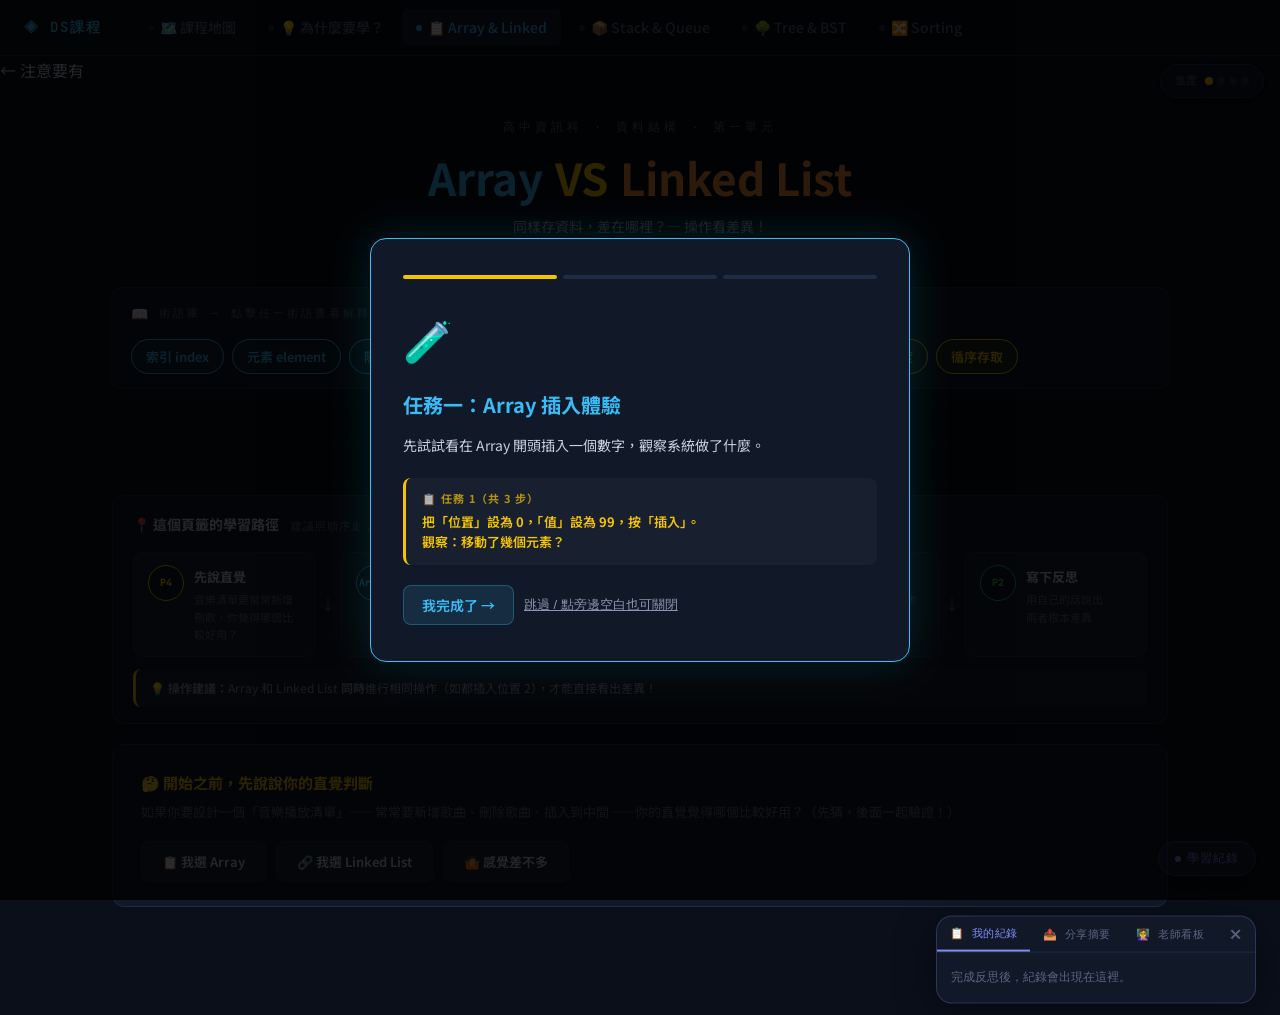
==== commit 417f14fd: "改ABCD" ====
--- a/pages/array-linked.html
+++ b/pages/array-linked.html
@@ -436,7 +436,7 @@
   <header class="page-header">
     <div class="page-subtitle">高中資訊科 · 資料結構 · 第一單元</div>
     <h1 class="page-title"><span class="arr">Array</span><span class="vs">VS</span><span class="lnk">Linked List</span></h1>
-    <p class="page-tagline">同樣存資料，差在哪裡？— 互動視覺化學習 v2</p>
+    <p class="page-tagline">同樣存資料，差在哪裡？— 操作看差異！</p>
   </header>
 
 
@@ -461,10 +461,10 @@
   </div>
 
   <div class="tabs">
-    <button class="tab active" onclick="switchTab(this,'playground')">① 互動操作</button>
-    <button class="tab"        onclick="switchTab(this,'compare')">② 效能比較</button>
-    <button class="tab"        onclick="switchTab(this,'memory')">③ 記憶體示意</button>
-    <button class="tab"        onclick="switchTab(this,'usecase')">④ 連連看挑戰</button>
+    <button class="tab active" onclick="switchTab(this,'playground')">A 互動操作</button>
+    <button class="tab"        onclick="switchTab(this,'compare')">B 效能比較</button>
+    <button class="tab"        onclick="switchTab(this,'memory')">C 記憶體示意</button>
+    <button class="tab"        onclick="switchTab(this,'usecase')">D 連連看挑戰</button>
   </div>
 
   <!-- TAB 1 互動操作 -->
@@ -565,7 +565,7 @@
     <div id="playground-content" style="display:none">
       <div class="side-by-side">
         <div class="card">
-          <div class="card-header"><div class="dot arr-dot"></div><h3 class="arr">Array（陣列）</h3></div>
+          <div class="card-header"><span class="section-badge arr" style="min-width:32px;border-radius:6px;font-size:11px;">A-1</span><h3 class="arr" style="margin:0">Array（陣列）</h3></div>
           <div class="card-body">
             <div class="analogy arr"><strong>🎬 電影院座位比喻</strong>連續的座位，要加人進中間得叫大家都往後移一格。</div>
             <div class="viz" id="arr-viz"></div>
@@ -597,7 +597,8 @@
         </div>
 
         <div class="card">
-          <div class="card-header"><span class="section-badge lnk" title="操作區 B">B</span><h3 class="lnk" style="margin:0">Linked List（鏈結串列）</h3></div>
+          <div class="card-header"><span class="section-badge lnk" style="min-width:32px;border-radius:6px;font-size:11px;">A-2</span><h3 class="lnk" style="margin:0">Linked List（鏈結串列）</h3></div>
+          
           <div class="card-body">
             <div class="analogy lnk"><strong>🗺️ 尋寶遊戲比喻</strong>每個節點帶著「下一個在哪」，插入新節點只要改指標，不用搬別人。</div>
             <div class="ll-traverse-note">
--- a/shared/style.css
+++ b/shared/style.css
@@ -208,6 +208,7 @@
   font-weight: 700;
   border-color: currentColor;
   background: var(--surface2);
+  font-family: var(--font-mono); letter-spacing: 1px; /*  active 狀態字體改用 Mono，增加識別度 */
 }
 
 /* 各頁 active 主題色 */
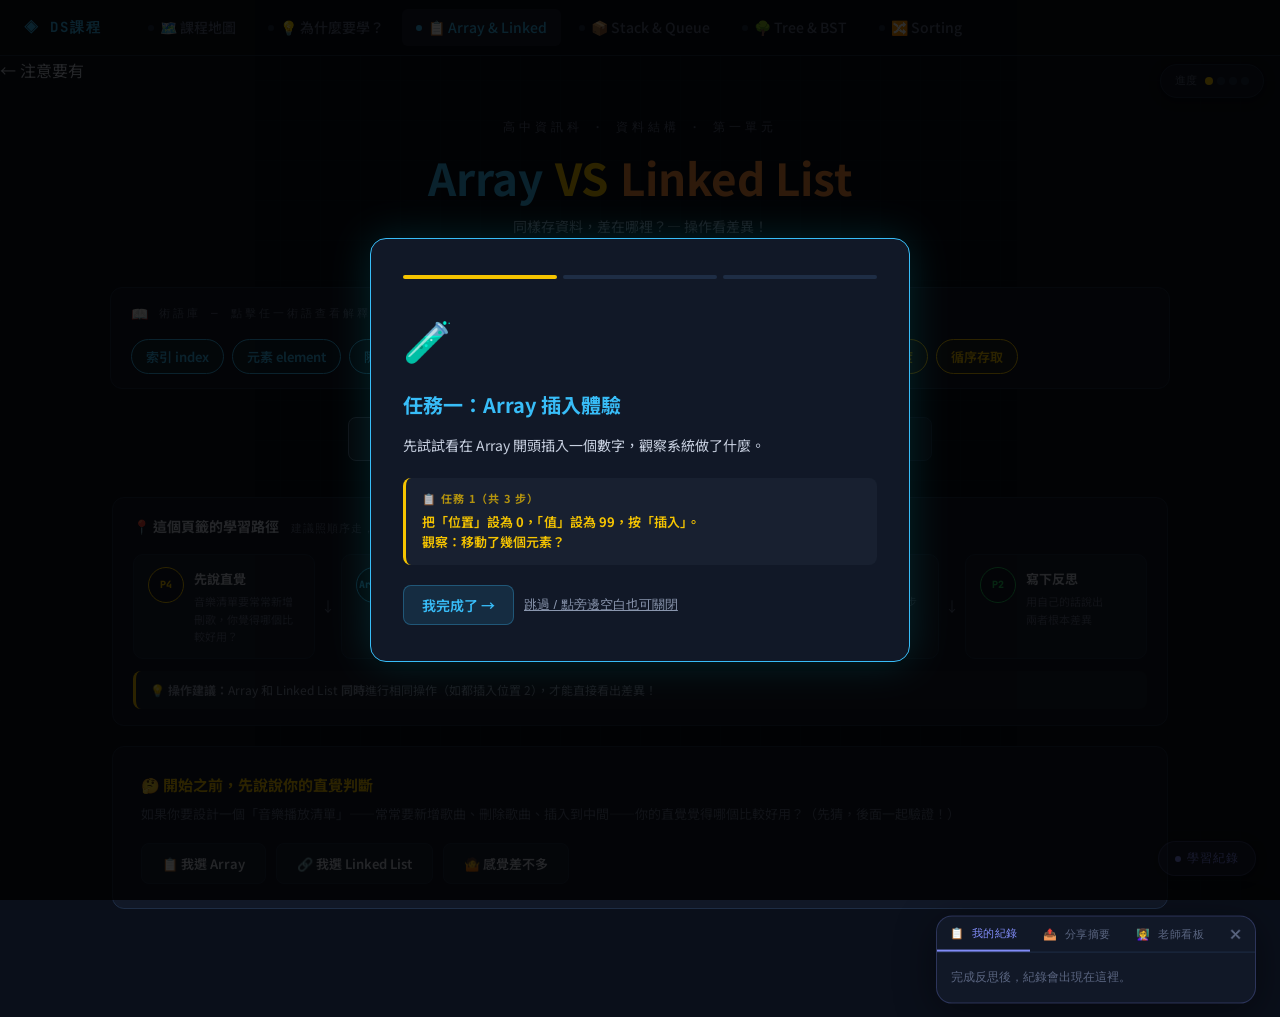
==== commit 63eff619: "Wrap tab letters in .tab-num spans Wrap the tab letters (A–D) in <span class="tab-num"> elements so " ====
--- a/pages/array-linked.html
+++ b/pages/array-linked.html
@@ -461,10 +461,10 @@
   </div>
 
   <div class="tabs">
-    <button class="tab active" onclick="switchTab(this,'playground')">A 互動操作</button>
-    <button class="tab"        onclick="switchTab(this,'compare')">B 效能比較</button>
-    <button class="tab"        onclick="switchTab(this,'memory')">C 記憶體示意</button>
-    <button class="tab"        onclick="switchTab(this,'usecase')">D 連連看挑戰</button>
+    <button class="tab active" onclick="switchTab(this,'playground')"><span class="tab-num">A</span> 互動操作</button>
+    <button class="tab"        onclick="switchTab(this,'compare')"><span class="tab-num">B</span> 效能比較</button>
+    <button class="tab"        onclick="switchTab(this,'memory')"><span class="tab-num">C</span> 記憶體示意</button>
+    <button class="tab"        onclick="switchTab(this,'usecase')"><span class="tab-num">D</span> 連連看挑戰</button>
   </div>
 
   <!-- TAB 1 互動操作 -->
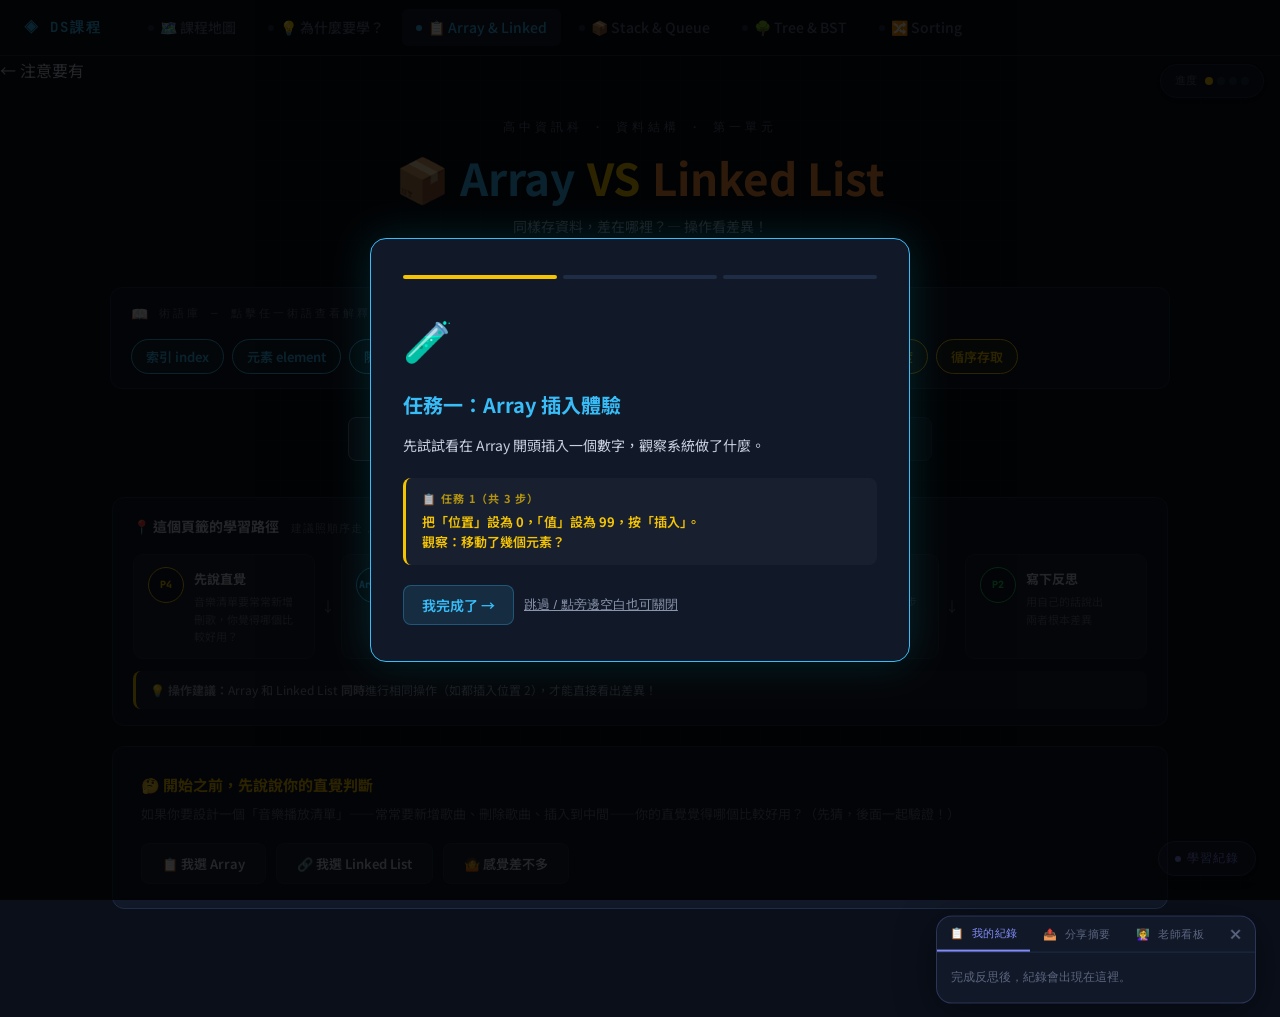
==== commit 0be9e224: "Normalize badges, tabs and tree/sort colors Unify UI labels, badges and theme colors across the site" ====
--- a/pages/array-linked.html
+++ b/pages/array-linked.html
@@ -435,7 +435,7 @@
 <div class="wrapper">
   <header class="page-header">
     <div class="page-subtitle">高中資訊科 · 資料結構 · 第一單元</div>
-    <h1 class="page-title"><span class="arr">Array</span><span class="vs">VS</span><span class="lnk">Linked List</span></h1>
+    <h1 class="page-title">📦 <span class="arr">Array</span><span class="vs">VS</span><span class="lnk">Linked List</span></h1>
     <p class="page-tagline">同樣存資料，差在哪裡？— 操作看差異！</p>
   </header>
 
@@ -565,7 +565,7 @@
     <div id="playground-content" style="display:none">
       <div class="side-by-side">
         <div class="card">
-          <div class="card-header"><span class="section-badge arr" style="min-width:32px;border-radius:6px;font-size:11px;">A-1</span><h3 class="arr" style="margin:0">Array（陣列）</h3></div>
+          <div class="card-header"><span class="section-badge arr" style="min-width:32px;border-radius:6px;font-size:11px;">A1</span><h3 class="arr" style="margin:0">Array（陣列）</h3></div>
           <div class="card-body">
             <div class="analogy arr"><strong>🎬 電影院座位比喻</strong>連續的座位，要加人進中間得叫大家都往後移一格。</div>
             <div class="viz" id="arr-viz"></div>
@@ -577,7 +577,7 @@
               效果：預測錯誤產生「驚訝感」，是最強記憶錨點
             ════════════════════════ -->
             <div class="predict-box">
-              <span class="section-badge arr" style="font-size:11px;width:22px;height:22px;" title="功能 C">C</span>
+              <span class="section-badge arr" style="font-size:11px;width:22px;height:22px;" title="功能 C">Q.</span>
               <span class="predict-label">🔮 預測</span>
               <input class="predict-input" type="number" id="arr-predict" min="0" max="8" placeholder="?">
               <span class="predict-hint" id="arr-predict-hint">插入時需要移動幾個元素？（先猜再按插入）</span>
@@ -597,21 +597,15 @@
         </div>
 
         <div class="card">
-          <div class="card-header"><span class="section-badge lnk" style="min-width:32px;border-radius:6px;font-size:11px;">A-2</span><h3 class="lnk" style="margin:0">Linked List（鏈結串列）</h3></div>
+          <div class="card-header"><span class="section-badge lnk" style="min-width:32px;border-radius:6px;font-size:11px;">A2</span><h3 class="lnk" style="margin:0">Linked List（鏈結串列）</h3></div>
           
           <div class="card-body">
             <div class="analogy lnk"><strong>🗺️ 尋寶遊戲比喻</strong>每個節點帶著「下一個在哪」，插入新節點只要改指標，不用搬別人。</div>
-            <div class="ll-traverse-note">
-              <span class="note-q">❓ LL 也有「第幾個」的概念嗎？</span><br>
-              有的，但 LL <strong>沒有捷徑（沒有 index 公式）</strong>。<br>
-              要找第 n 個節點，必須從 head 走 n 步（O(n)）。<br>
-              所以 LL 的「插入/刪除」實際上是：<strong>先走 O(n) 找位置，再花 O(1) 改指標</strong>。<br>
-              LL 的優勢是「改指標那一步不需要搬移其他節點」，Array 則是每個元素都要搬。
-            </div>
+
             <div class="viz" id="ll-viz"></div>
             <!-- P1 有益困難 — LL 預測步驟數 -->
             <div class="predict-box">
-              <span class="section-badge lnk" style="font-size:11px;width:22px;height:22px;" title="功能 D">D</span>
+              <span class="section-badge lnk" style="font-size:11px;width:22px;height:22px;" title="功能 D">Q.</span>
               <span class="predict-label">🔮 預測</span>
               <input class="predict-input" type="number" id="ll-predict" min="0" max="8" placeholder="?">
               <span class="predict-hint" id="ll-predict-hint">插入時需要走幾步找到位置？（先猜再按插入）</span>
@@ -627,6 +621,15 @@
             </div>
             <div class="anim-step-label" id="ll-step">等待你的操作...</div>
             <div class="log" id="ll-log">等待操作...</div>
+
+            <div class="ll-traverse-note">
+              <span class="note-q">❓ LL 也有「第幾個」的概念嗎？</span><br>
+              有的，但 LL <strong>沒有捷徑（沒有 index 公式）</strong>。<br>
+              要找第 n 個節點，必須從 head 走 n 步（O(n)）。<br>
+              所以 LL 的「插入/刪除」實際上是：<strong>先走 O(n) 找位置，再花 O(1) 改指標</strong>。<br>
+              LL 的優勢是「改指標那一步不需要搬移其他節點」，Array 則是每個元素都要搬。
+            </div>
+
           </div>
         </div>
       </div>
@@ -1449,7 +1452,22 @@
   if (hint) hint.textContent = LL_HINTS[mode] || LL_HINTS.insert;
   if (predBox) predBox.style.opacity = (mode === 'access') ? '0.4' : '1';
 }
-
+function showReflectAnswer(tab) {
+  // 要有內容才顯示答案
+  const ta = document.getElementById('reflect-' + tab);
+  if (!ta || !ta.value.trim()) {
+    ta.style.borderColor = 'var(--yellow)';
+    ta.focus();
+    setTimeout(() => ta.style.borderColor = '', 1500);
+    return;
+  }
+  // 顯示答案
+  const ans = document.getElementById('reflect-answer-' + tab);
+  if (ans) ans.style.display = 'block';
+  // 顯示自評
+  const rate = document.getElementById('reflect-rate-' + tab);
+  if (rate) rate.style.display = 'block';
+}
 /* ═══════════════════════════════════════════
    初始化
 ═══════════════════════════════════════════ */
